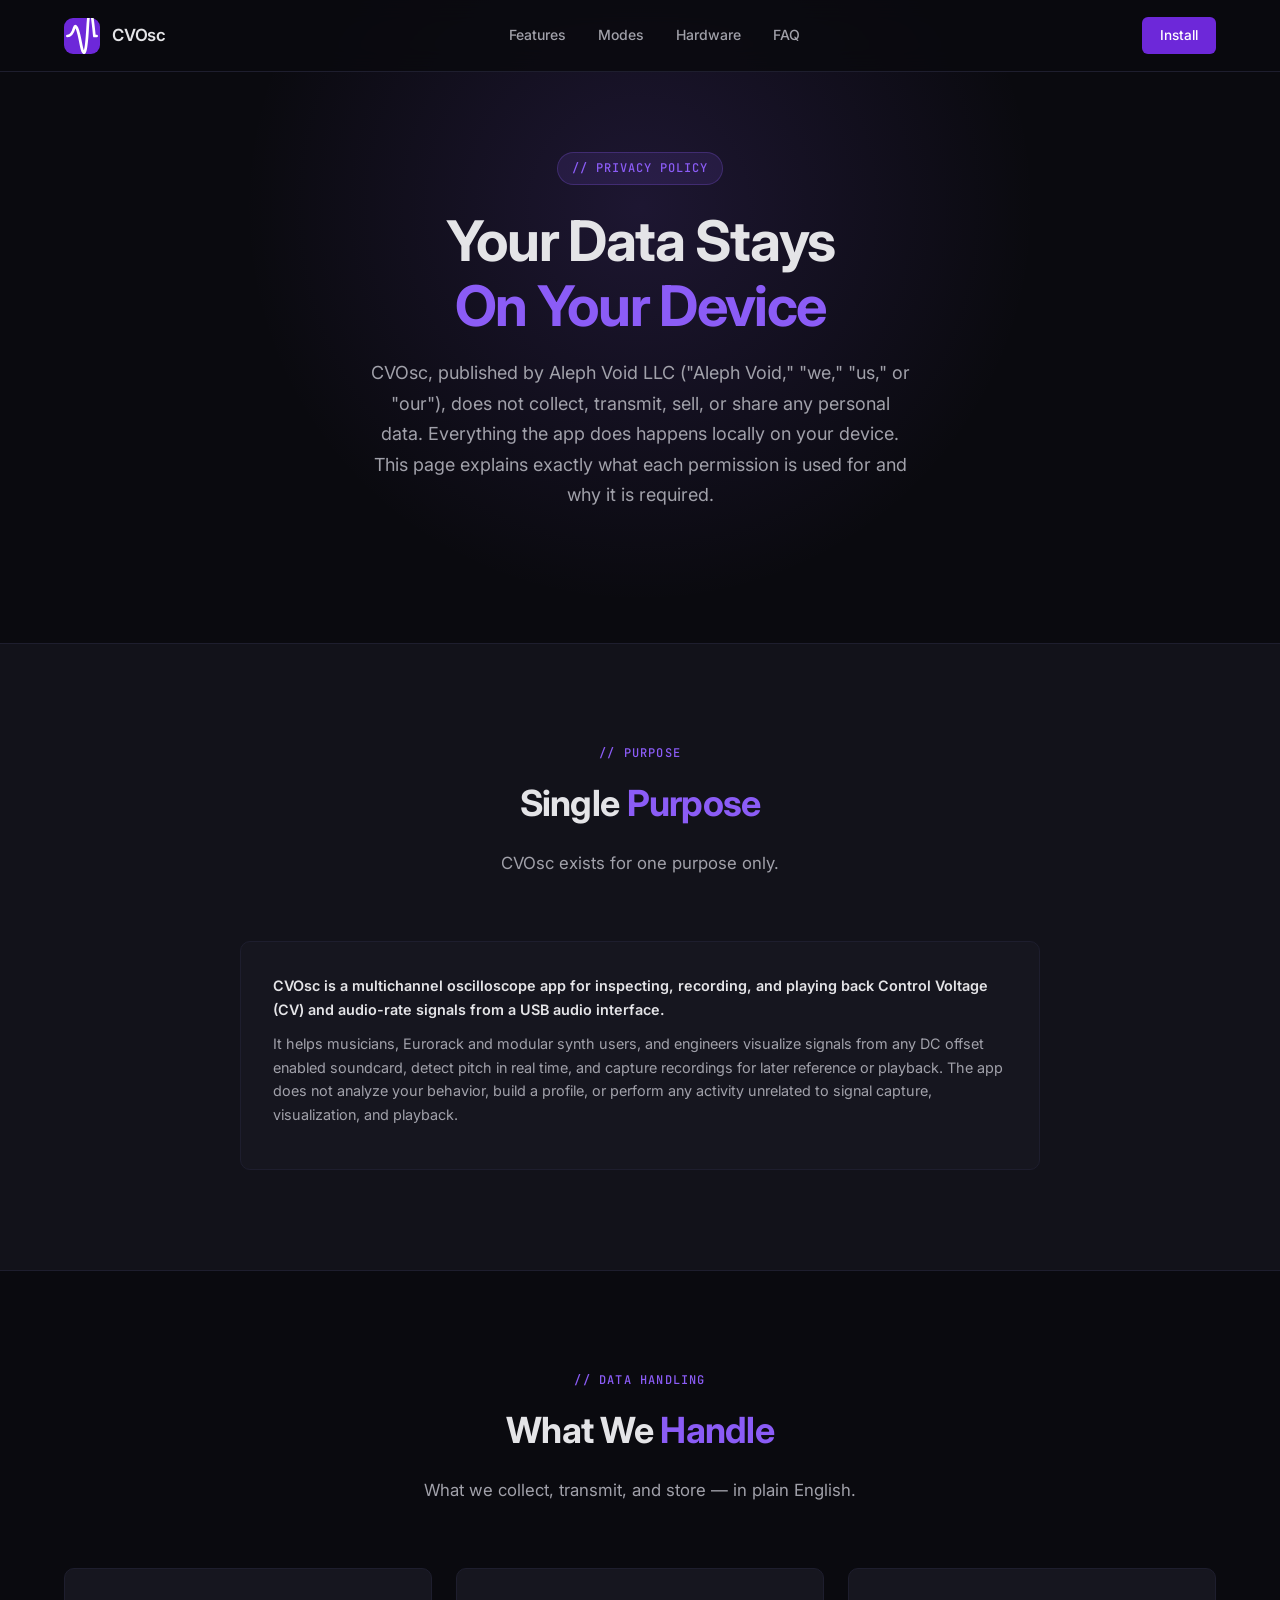
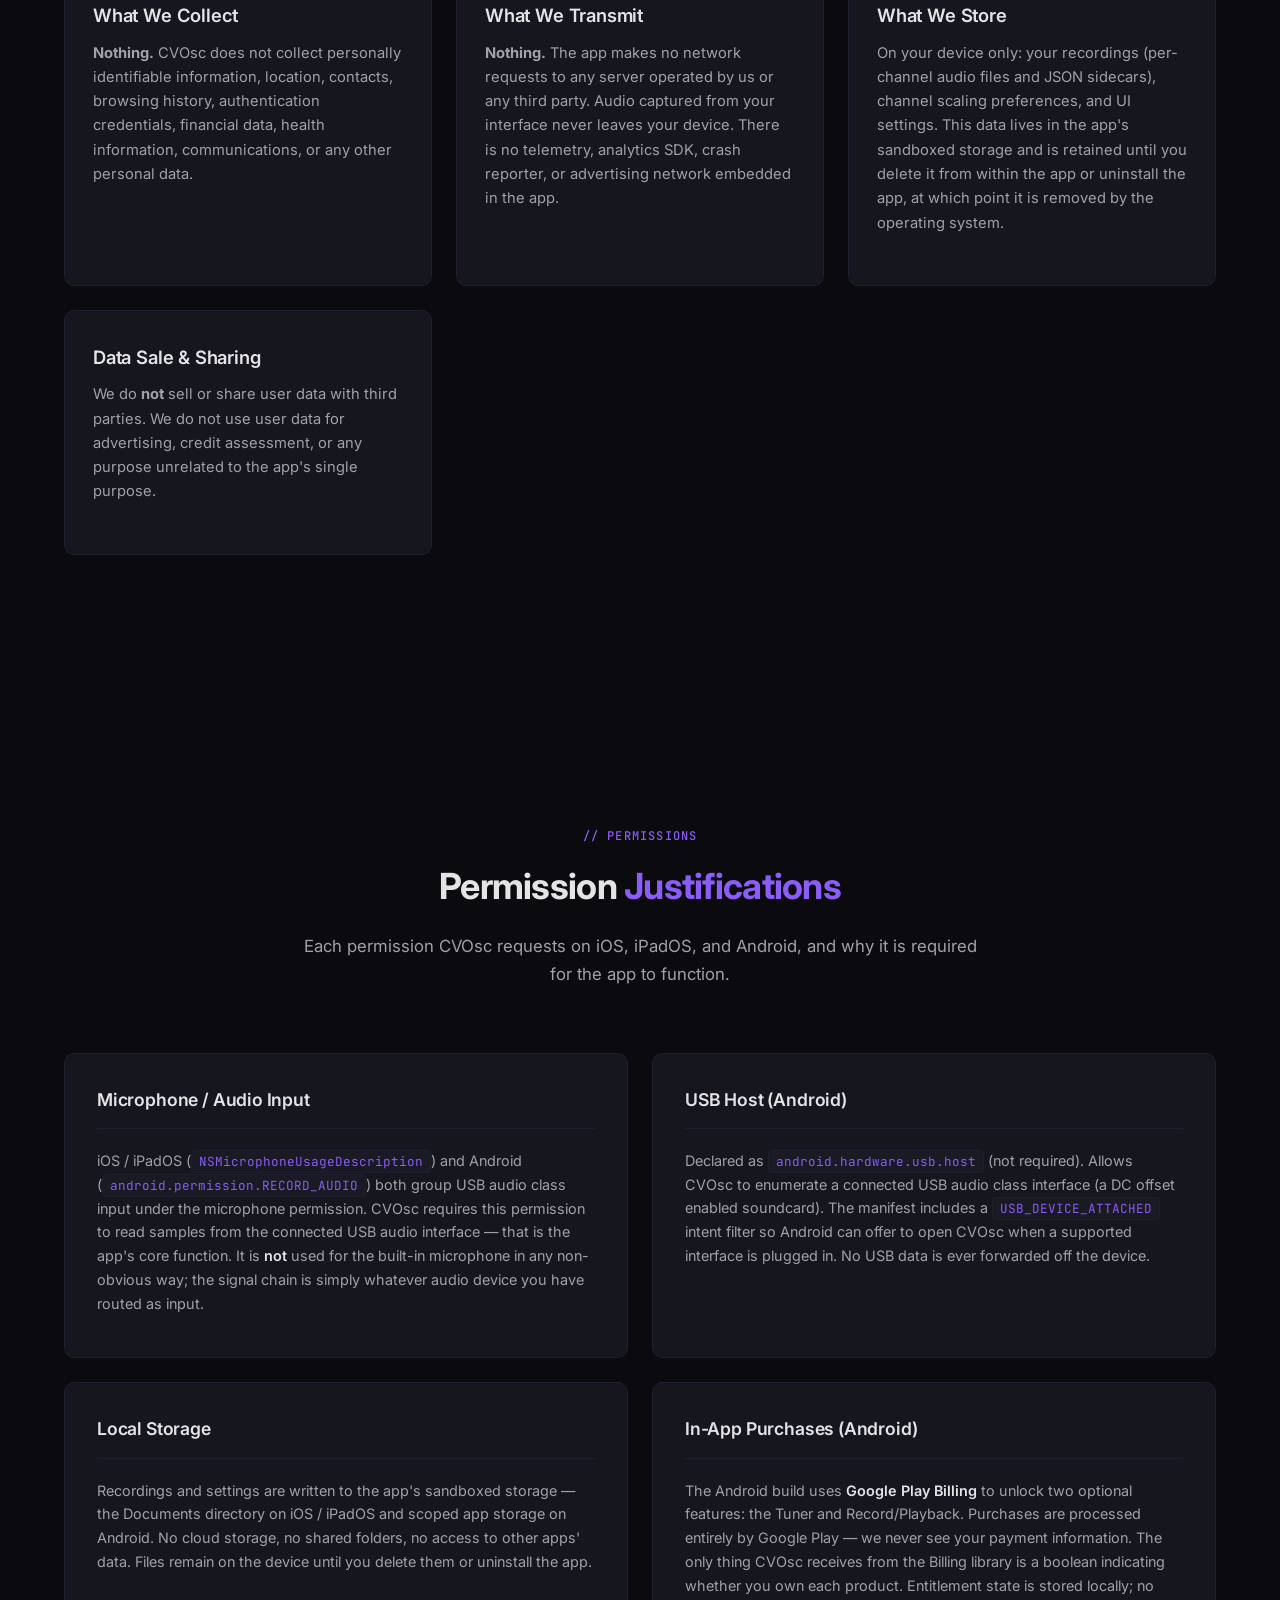
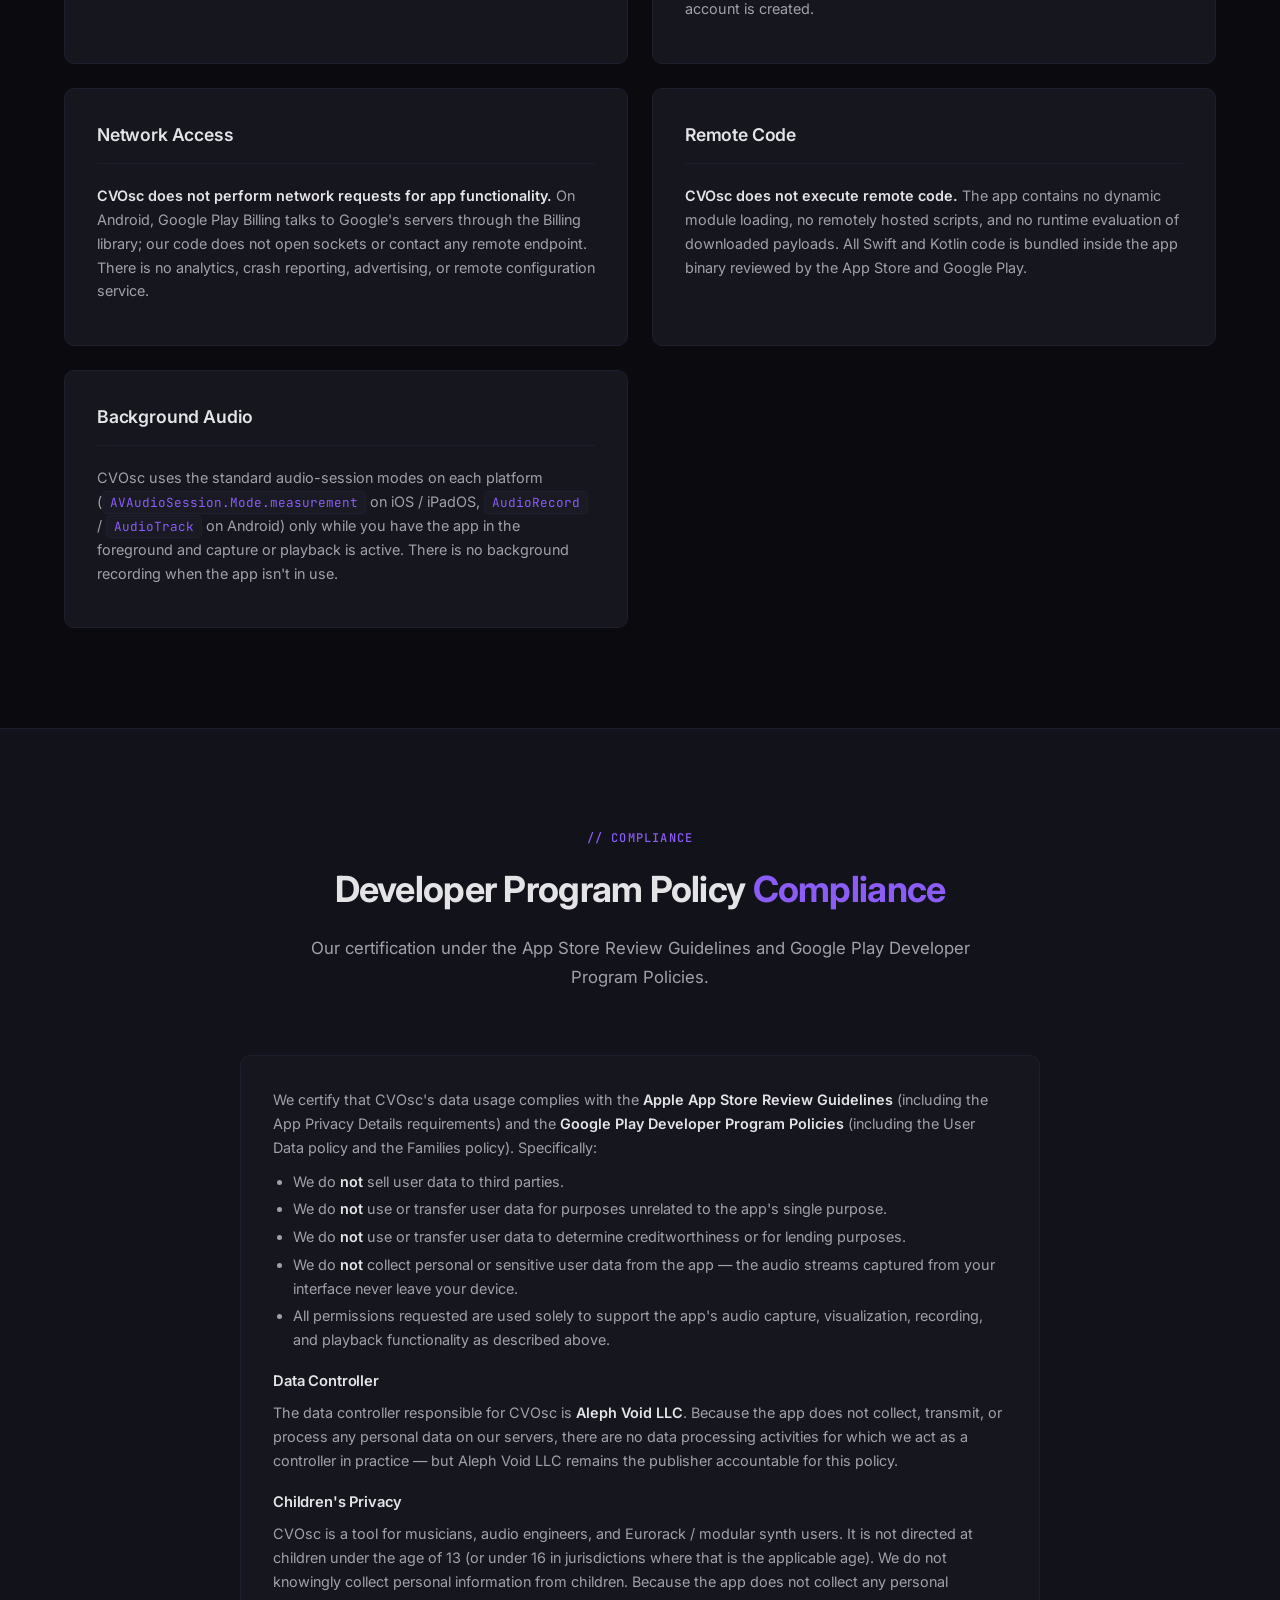
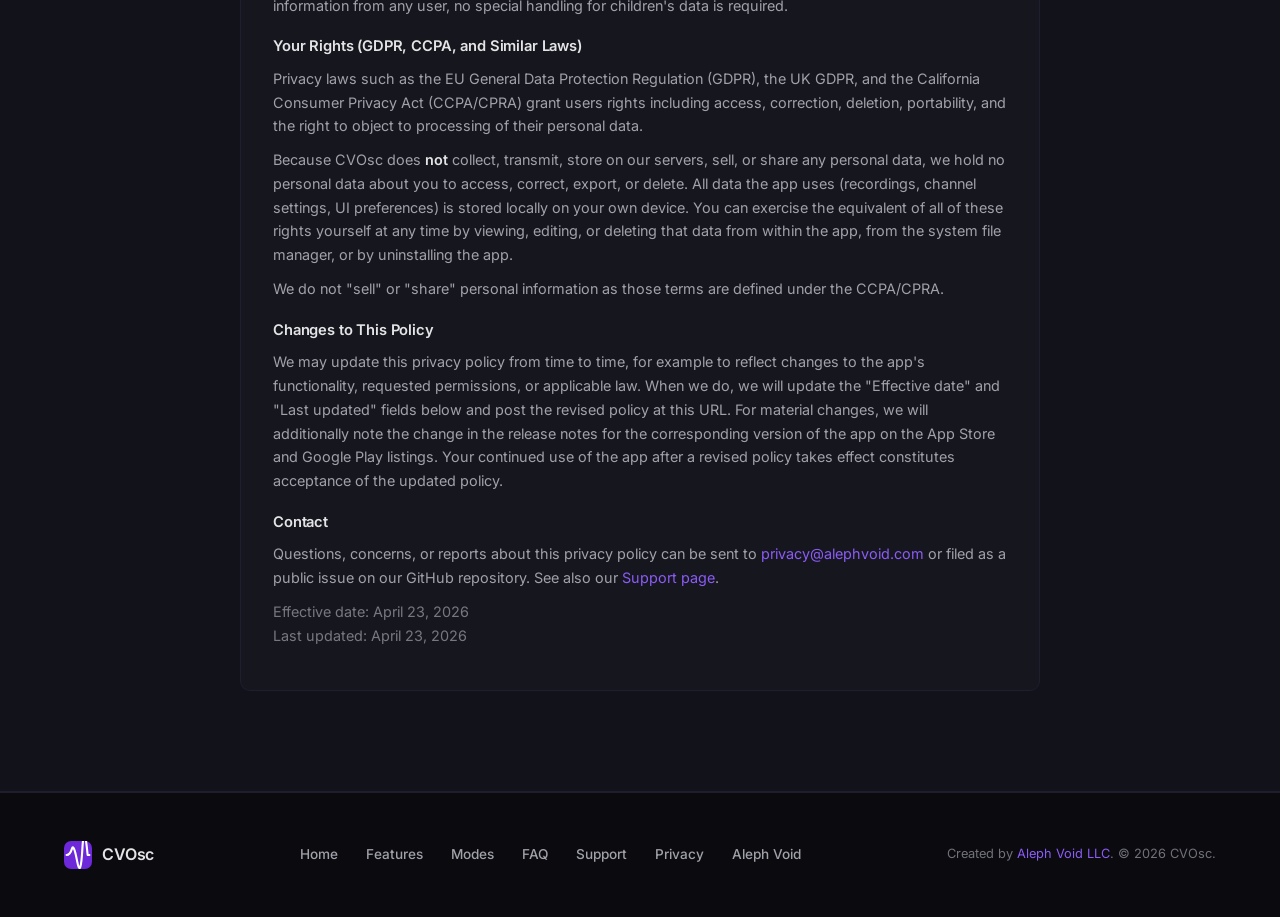
==== privacy.html @ 6d493ee5 "Initial Commit" ====
<!DOCTYPE html>
<html lang="en">
<head>
  <meta charset="UTF-8" />
  <meta name="viewport" content="width=device-width, initial-scale=1.0" />
  <title>Privacy Policy &mdash; CVOsc</title>
  <meta name="description" content="Privacy policy and permission justifications for the CVOsc multichannel oscilloscope app on iPadOS, iOS, and Android." />
  <link rel="icon" type="image/svg+xml" href="https://alephvoid.com/assets/logo.svg" />
  <link rel="preconnect" href="https://fonts.googleapis.com" />
  <link rel="preconnect" href="https://fonts.gstatic.com" crossorigin />
  <link href="https://fonts.googleapis.com/css2?family=Inter:wght@300;400;500;600;700&family=JetBrains+Mono:wght@400;500&display=swap" rel="stylesheet" />
  <link rel="stylesheet" href="styles.css" />
</head>
<body>
  <svg xmlns="http://www.w3.org/2000/svg" style="display:none" aria-hidden="true">
    <symbol id="cvosc-logo" viewBox="0 0 32 32">
      <rect width="32" height="32" rx="8" fill="var(--color-accent)" />
      <path d="M3 16 Q7 16 9 9 T15 23 T21 9 T27 16 L29 16"
            fill="none" stroke="#fff" stroke-width="2.4"
            stroke-linecap="round" stroke-linejoin="round" />
    </symbol>
  </svg>

  <!-- Navigation -->
  <nav id="nav">
    <div class="nav-inner">
      <a href="index.html" class="nav-brand">
        <svg class="nav-logo"><use href="#cvosc-logo"/></svg>
        <span>CVOsc</span>
      </a>
      <div class="nav-links">
        <a href="index.html#features">Features</a>
        <a href="index.html#how-it-works">Modes</a>
        <a href="index.html#hardware">Hardware</a>
        <a href="index.html#faq">FAQ</a>
      </div>
      <div class="nav-actions">
        <a href="index.html#install" class="btn btn-sm btn-primary">Install</a>
      </div>
      <button class="mobile-menu-btn" id="mobile-menu-btn" aria-label="Menu">
        <span></span><span></span><span></span>
      </button>
    </div>
    <div class="mobile-menu" id="mobile-menu">
      <a href="index.html#features">Features</a>
      <a href="index.html#how-it-works">Modes</a>
      <a href="index.html#hardware">Hardware</a>
      <a href="index.html#faq">FAQ</a>
      <a href="index.html#install" class="btn btn-primary">Install</a>
    </div>
  </nav>

  <!-- Hero -->
  <section class="hero">
    <div class="container">
      <div class="hero-content">
        <div class="hero-badge">// Privacy Policy</div>
        <h1>Your Data Stays<br /><span class="text-gradient">On Your Device</span></h1>
        <p class="hero-subtitle">
          CVOsc, published by Aleph Void LLC ("Aleph Void," "we," "us," or "our"), does not
          collect, transmit, sell, or share any personal data. Everything the app does
          happens locally on your device. This page explains exactly what each permission
          is used for and why it is required.
        </p>
      </div>
    </div>
  </section>

  <!-- Single purpose -->
  <section class="features">
    <div class="container">
      <div class="section-header">
        <span class="section-label">// Purpose</span>
        <h2>Single <span class="text-gradient">Purpose</span></h2>
        <p>CVOsc exists for one purpose only.</p>
      </div>
      <div class="doc-card" style="max-width: 800px; margin: 0 auto;">
        <div class="doc-content">
          <p><strong>CVOsc is a multichannel oscilloscope app for inspecting, recording, and playing back Control Voltage (CV) and audio-rate signals from a USB audio interface.</strong></p>
          <p>It helps musicians, Eurorack and modular synth users, and engineers visualize signals from any DC offset enabled soundcard, detect pitch in real time, and capture recordings for later reference or playback. The app does not analyze your behavior, build a profile, or perform any activity unrelated to signal capture, visualization, and playback.</p>
        </div>
      </div>
    </div>
  </section>

  <!-- Data handling -->
  <section class="how-it-works">
    <div class="container">
      <div class="section-header">
        <span class="section-label">// Data Handling</span>
        <h2>What We <span class="text-gradient">Handle</span></h2>
        <p>What we collect, transmit, and store &mdash; in plain English.</p>
      </div>
      <div class="modes-grid">
        <div class="mode-card">
          <h3>What We Collect</h3>
          <p class="mode-desc"><strong>Nothing.</strong> CVOsc does not collect personally identifiable information, location, contacts, browsing history, authentication credentials, financial data, health information, communications, or any other personal data.</p>
        </div>
        <div class="mode-card">
          <h3>What We Transmit</h3>
          <p class="mode-desc"><strong>Nothing.</strong> The app makes no network requests to any server operated by us or any third party. Audio captured from your interface never leaves your device. There is no telemetry, analytics SDK, crash reporter, or advertising network embedded in the app.</p>
        </div>
        <div class="mode-card">
          <h3>What We Store</h3>
          <p class="mode-desc">On your device only: your recordings (per-channel audio files and JSON sidecars), channel scaling preferences, and UI settings. This data lives in the app's sandboxed storage and is retained until you delete it from within the app or uninstall the app, at which point it is removed by the operating system.</p>
        </div>
        <div class="mode-card">
          <h3>Data Sale &amp; Sharing</h3>
          <p class="mode-desc">We do <strong>not</strong> sell or share user data with third parties. We do not use user data for advertising, credit assessment, or any purpose unrelated to the app's single purpose.</p>
        </div>
      </div>
    </div>
  </section>

  <!-- Permission justifications -->
  <section class="docs">
    <div class="container">
      <div class="section-header">
        <span class="section-label">// Permissions</span>
        <h2>Permission <span class="text-gradient">Justifications</span></h2>
        <p>Each permission CVOsc requests on iOS, iPadOS, and Android, and why it is required for the app to function.</p>
      </div>
      <div class="docs-grid">
        <div class="doc-card">
          <h3>Microphone / Audio Input</h3>
          <div class="doc-content">
            <p>iOS / iPadOS (<code>NSMicrophoneUsageDescription</code>) and Android (<code>android.permission.RECORD_AUDIO</code>) both group USB audio class input under the microphone permission. CVOsc requires this permission to read samples from the connected USB audio interface &mdash; that is the app's core function. It is <strong>not</strong> used for the built-in microphone in any non-obvious way; the signal chain is simply whatever audio device you have routed as input.</p>
          </div>
        </div>

        <div class="doc-card">
          <h3>USB Host (Android)</h3>
          <div class="doc-content">
            <p>Declared as <code>android.hardware.usb.host</code> (not required). Allows CVOsc to enumerate a connected USB audio class interface (a DC offset enabled soundcard). The manifest includes a <code>USB_DEVICE_ATTACHED</code> intent filter so Android can offer to open CVOsc when a supported interface is plugged in. No USB data is ever forwarded off the device.</p>
          </div>
        </div>

        <div class="doc-card">
          <h3>Local Storage</h3>
          <div class="doc-content">
            <p>Recordings and settings are written to the app's sandboxed storage &mdash; the Documents directory on iOS / iPadOS and scoped app storage on Android. No cloud storage, no shared folders, no access to other apps' data. Files remain on the device until you delete them or uninstall the app.</p>
          </div>
        </div>

        <div class="doc-card">
          <h3>In-App Purchases (Android)</h3>
          <div class="doc-content">
            <p>The Android build uses <strong>Google Play Billing</strong> to unlock two optional features: the Tuner and Record/Playback. Purchases are processed entirely by Google Play &mdash; we never see your payment information. The only thing CVOsc receives from the Billing library is a boolean indicating whether you own each product. Entitlement state is stored locally; no account is created.</p>
          </div>
        </div>

        <div class="doc-card">
          <h3>Network Access</h3>
          <div class="doc-content">
            <p><strong>CVOsc does not perform network requests for app functionality.</strong> On Android, Google Play Billing talks to Google's servers through the Billing library; our code does not open sockets or contact any remote endpoint. There is no analytics, crash reporting, advertising, or remote configuration service.</p>
          </div>
        </div>

        <div class="doc-card">
          <h3>Remote Code</h3>
          <div class="doc-content">
            <p><strong>CVOsc does not execute remote code.</strong> The app contains no dynamic module loading, no remotely hosted scripts, and no runtime evaluation of downloaded payloads. All Swift and Kotlin code is bundled inside the app binary reviewed by the App Store and Google Play.</p>
          </div>
        </div>

        <div class="doc-card">
          <h3>Background Audio</h3>
          <div class="doc-content">
            <p>CVOsc uses the standard audio-session modes on each platform (<code>AVAudioSession.Mode.measurement</code> on iOS / iPadOS, <code>AudioRecord</code> / <code>AudioTrack</code> on Android) only while you have the app in the foreground and capture or playback is active. There is no background recording when the app isn't in use.</p>
          </div>
        </div>
      </div>
    </div>
  </section>

  <!-- Compliance -->
  <section class="install">
    <div class="container">
      <div class="section-header">
        <span class="section-label">// Compliance</span>
        <h2>Developer Program Policy <span class="text-gradient">Compliance</span></h2>
        <p>Our certification under the App Store Review Guidelines and Google Play Developer Program Policies.</p>
      </div>
      <div class="doc-card" style="max-width: 800px; margin: 0 auto;">
        <div class="doc-content">
          <p>We certify that CVOsc's data usage complies with the <strong>Apple App Store Review Guidelines</strong> (including the App Privacy Details requirements) and the <strong>Google Play Developer Program Policies</strong> (including the User Data policy and the Families policy). Specifically:</p>
          <ul>
            <li>We do <strong>not</strong> sell user data to third parties.</li>
            <li>We do <strong>not</strong> use or transfer user data for purposes unrelated to the app's single purpose.</li>
            <li>We do <strong>not</strong> use or transfer user data to determine creditworthiness or for lending purposes.</li>
            <li>We do <strong>not</strong> collect personal or sensitive user data from the app &mdash; the audio streams captured from your interface never leave your device.</li>
            <li>All permissions requested are used solely to support the app's audio capture, visualization, recording, and playback functionality as described above.</li>
          </ul>

          <h4>Data Controller</h4>
          <p>The data controller responsible for CVOsc is <strong>Aleph Void LLC</strong>. Because the app does not collect, transmit, or process any personal data on our servers, there are no data processing activities for which we act as a controller in practice &mdash; but Aleph Void LLC remains the publisher accountable for this policy.</p>

          <h4>Children's Privacy</h4>
          <p>CVOsc is a tool for musicians, audio engineers, and Eurorack / modular synth users. It is not directed at children under the age of 13 (or under 16 in jurisdictions where that is the applicable age). We do not knowingly collect personal information from children. Because the app does not collect any personal information from any user, no special handling for children's data is required.</p>

          <h4>Your Rights (GDPR, CCPA, and Similar Laws)</h4>
          <p>Privacy laws such as the EU General Data Protection Regulation (GDPR), the UK GDPR, and the California Consumer Privacy Act (CCPA/CPRA) grant users rights including access, correction, deletion, portability, and the right to object to processing of their personal data.</p>
          <p>Because CVOsc does <strong>not</strong> collect, transmit, store on our servers, sell, or share any personal data, we hold no personal data about you to access, correct, export, or delete. All data the app uses (recordings, channel settings, UI preferences) is stored locally on your own device. You can exercise the equivalent of all of these rights yourself at any time by viewing, editing, or deleting that data from within the app, from the system file manager, or by uninstalling the app.</p>
          <p>We do not "sell" or "share" personal information as those terms are defined under the CCPA/CPRA.</p>

          <h4>Changes to This Policy</h4>
          <p>We may update this privacy policy from time to time, for example to reflect changes to the app's functionality, requested permissions, or applicable law. When we do, we will update the "Effective date" and "Last updated" fields below and post the revised policy at this URL. For material changes, we will additionally note the change in the release notes for the corresponding version of the app on the App Store and Google Play listings. Your continued use of the app after a revised policy takes effect constitutes acceptance of the updated policy.</p>

          <h4>Contact</h4>
          <p>Questions, concerns, or reports about this privacy policy can be sent to <a href="mailto:privacy@alephvoid.com">privacy@alephvoid.com</a> or filed as a public issue on our GitHub repository. See also our <a href="support.html">Support page</a>.</p>
          <p style="opacity: 0.7; font-size: 0.9em;">Effective date: April 23, 2026<br />Last updated: April 23, 2026</p>
        </div>
      </div>
    </div>
  </section>

  <!-- Footer -->
  <footer class="footer">
    <div class="container">
      <div class="footer-inner">
        <div class="footer-brand">
          <svg class="footer-logo"><use href="#cvosc-logo"/></svg>
          <span>CVOsc</span>
        </div>
        <div class="footer-links">
          <a href="index.html">Home</a>
          <a href="index.html#features">Features</a>
          <a href="index.html#how-it-works">Modes</a>
          <a href="index.html#faq">FAQ</a>
          <a href="support.html">Support</a>
          <a href="privacy.html">Privacy</a>
          <a href="https://alephvoid.com" target="_blank" rel="noopener">Aleph Void</a>
        </div>
        <p class="footer-copy">Created by <a href="https://alephvoid.com" target="_blank" rel="noopener">Aleph Void LLC</a>. &copy; 2026 CVOsc.</p>
      </div>
    </div>
  </footer>

  <script src="main.js"></script>
</body>
</html>
---- styles.css ----
/* ===== Design Tokens (Aleph Void palette, dark-only) ===== */
:root {
  --color-bg: #0a0a0f;
  --color-bg-alt: #12121a;
  --color-bg-card: #16161f;
  --color-surface: #1a1a24;
  --color-border: #1e1e2e;
  --color-border-strong: #2a2a3d;
  --color-text: #e4e4e7;
  --color-text-secondary: #a1a1aa;
  --color-text-muted: #71717a;
  --color-accent: #6d28d9;
  --color-accent-light: #8b5cf6;
  --color-accent-hover: #7c3aed;
  --color-accent-soft: rgba(139, 92, 246, 0.12);
  --color-accent-glow: rgba(139, 92, 246, 0.15);
  --color-accent-border: rgba(139, 92, 246, 0.25);
  --color-success: #4ade80;
  --color-warn: #fbbf24;
  --color-error: #f87171;
  --shadow-sm: 0 1px 2px rgba(0,0,0,.3);
  --shadow-md: 0 4px 12px rgba(0,0,0,.4);
  --shadow-lg: 0 12px 40px rgba(0,0,0,.5);
  --shadow-xl: 0 20px 60px rgba(0,0,0,.6);
  --shadow-glow: 0 0 40px rgba(139, 92, 246, 0.15);
  --radius-sm: 6px;
  --radius-md: 10px;
  --radius-lg: 16px;
  --radius-xl: 24px;
  --font-sans: 'Inter', -apple-system, BlinkMacSystemFont, 'Segoe UI', sans-serif;
  --font-mono: 'JetBrains Mono', 'Fira Code', monospace;
  --nav-height: 72px;
}

/* ===== Reset & Base ===== */
*, *::before, *::after {
  box-sizing: border-box;
  margin: 0;
  padding: 0;
}

html {
  scroll-behavior: smooth;
  scroll-padding-top: calc(var(--nav-height) + 24px);
}

body {
  font-family: var(--font-sans);
  background: var(--color-bg);
  color: var(--color-text);
  line-height: 1.6;
  -webkit-font-smoothing: antialiased;
  -moz-osx-font-smoothing: grayscale;
  overflow-x: hidden;
}

.container {
  max-width: 1200px;
  margin: 0 auto;
  padding: 0 24px;
}

a {
  color: var(--color-accent-light);
  text-decoration: none;
  transition: color .15s;
}
a:hover { color: #a78bfa; }

code {
  font-family: var(--font-mono);
  font-size: .88em;
  background: var(--color-surface);
  border: 1px solid var(--color-border);
  color: var(--color-accent-light);
  padding: 2px 7px;
  border-radius: 4px;
}

/* ===== Buttons ===== */
.btn {
  display: inline-flex;
  align-items: center;
  gap: 8px;
  padding: 12px 24px;
  border-radius: var(--radius-sm);
  font-weight: 500;
  font-size: .95rem;
  cursor: pointer;
  transition: all .2s;
  border: none;
  text-decoration: none;
}
.btn-primary {
  background: var(--color-accent);
  color: #fff;
}
.btn-primary:hover {
  background: var(--color-accent-light);
  color: #fff;
  transform: translateY(-1px);
}
.btn-outline {
  background: transparent;
  color: var(--color-text);
  border: 1px solid var(--color-border-strong);
}
.btn-outline:hover {
  border-color: var(--color-accent);
  color: var(--color-accent-light);
}
.btn-lg {
  padding: 14px 32px;
  font-size: 1rem;
  border-radius: var(--radius-md);
}
.btn-sm {
  padding: 8px 18px;
  font-size: .85rem;
}
.btn-icon {
  width: 18px;
  height: 18px;
}

/* ===== Navigation ===== */
#nav {
  position: fixed;
  top: 0;
  left: 0;
  right: 0;
  height: var(--nav-height);
  background: rgba(10, 10, 15, 0.85);
  backdrop-filter: blur(12px);
  -webkit-backdrop-filter: blur(12px);
  border-bottom: 1px solid var(--color-border);
  z-index: 100;
  transition: background .2s;
}
.nav-inner {
  max-width: 1200px;
  margin: 0 auto;
  padding: 0 24px;
  height: 100%;
  display: flex;
  align-items: center;
  justify-content: space-between;
}
.nav-brand {
  display: flex;
  align-items: center;
  gap: 12px;
  font-weight: 600;
  font-size: 1.05rem;
  letter-spacing: -0.01em;
  color: var(--color-text);
}
.nav-brand:hover { color: var(--color-text); }
.nav-logo {
  width: 36px;
  height: 36px;
}
.nav-links {
  display: flex;
  gap: 32px;
}
.nav-links a {
  color: var(--color-text-secondary);
  font-size: .875rem;
  font-weight: 500;
  transition: color .15s;
}
.nav-links a:hover {
  color: var(--color-text);
}
.nav-actions {
  display: flex;
  align-items: center;
  gap: 12px;
}

.mobile-menu-btn {
  display: none;
  flex-direction: column;
  gap: 5px;
  border: none;
  background: none;
  cursor: pointer;
  padding: 4px;
}
.mobile-menu-btn span {
  display: block;
  width: 22px;
  height: 2px;
  background: var(--color-text);
  border-radius: 2px;
  transition: all .2s;
}
.mobile-menu {
  display: none;
  flex-direction: column;
  gap: 4px;
  padding: 12px 24px 20px;
  background: var(--color-bg);
  border-bottom: 1px solid var(--color-border);
}
.mobile-menu a {
  color: var(--color-text-secondary);
  font-size: .95rem;
  font-weight: 500;
  padding: 10px 0;
}
.mobile-menu.open { display: flex; }

/* ===== Hero ===== */
.hero {
  padding: calc(var(--nav-height) + 80px) 0 100px;
  position: relative;
  overflow: hidden;
}
.hero::before {
  content: '';
  position: absolute;
  top: -30%;
  left: 50%;
  transform: translateX(-50%);
  width: 800px;
  height: 800px;
  background: radial-gradient(circle, var(--color-accent-glow) 0%, transparent 70%);
  pointer-events: none;
  z-index: 0;
}
.hero .container {
  display: grid;
  grid-template-columns: 1fr 1fr;
  gap: 64px;
  align-items: center;
  position: relative;
  z-index: 1;
}
.hero-badge {
  display: inline-flex;
  align-items: center;
  padding: 6px 14px;
  background: var(--color-accent-soft);
  color: var(--color-accent-light);
  font-family: var(--font-mono);
  font-size: .75rem;
  font-weight: 500;
  text-transform: uppercase;
  letter-spacing: .08em;
  border: 1px solid var(--color-accent-border);
  border-radius: 100px;
  margin-bottom: 24px;
}
.hero h1 {
  font-size: clamp(2.25rem, 5vw, 3.5rem);
  font-weight: 700;
  line-height: 1.15;
  letter-spacing: -.03em;
  margin-bottom: 20px;
}
.text-gradient {
  color: var(--color-accent-light);
}
.hero-subtitle {
  font-size: 1.125rem;
  color: var(--color-text-secondary);
  max-width: 540px;
  margin-bottom: 32px;
  line-height: 1.7;
}
.hero-actions {
  display: flex;
  gap: 14px;
  margin-bottom: 40px;
  flex-wrap: wrap;
}
.hero-platforms {
  display: flex;
  align-items: center;
  gap: 20px;
  flex-wrap: wrap;
}
.hero-platforms-label {
  font-family: var(--font-mono);
  font-size: .75rem;
  color: var(--color-text-muted);
  text-transform: uppercase;
  letter-spacing: .08em;
  font-weight: 500;
}
.platform-icons {
  display: flex;
  gap: 16px;
  flex-wrap: wrap;
}
.platform-icon {
  display: flex;
  align-items: center;
  gap: 6px;
  color: var(--color-text-secondary);
  font-size: .85rem;
  font-weight: 500;
}
.platform-icon svg {
  width: 18px;
  height: 18px;
}

/* ===== Scope Mockup ===== */
.hero-visual {
  display: flex;
  justify-content: center;
}
.scope-mockup {
  width: 100%;
  max-width: 460px;
  background: var(--color-bg-card);
  border: 1px solid var(--color-border);
  border-radius: var(--radius-lg);
  box-shadow: var(--shadow-xl), var(--shadow-glow);
  overflow: hidden;
}
.scope-header {
  display: flex;
  align-items: center;
  gap: 12px;
  padding: 12px 16px;
  background: var(--color-surface);
  border-bottom: 1px solid var(--color-border);
}
.scope-dots {
  display: flex;
  gap: 6px;
}
.scope-dots span {
  width: 10px;
  height: 10px;
  border-radius: 50%;
}
.scope-dots span:nth-child(1) { background: var(--color-error); }
.scope-dots span:nth-child(2) { background: var(--color-warn); }
.scope-dots span:nth-child(3) { background: var(--color-success); }
.scope-title {
  font-weight: 600;
  font-size: .82rem;
  color: var(--color-text-secondary);
}
.scope-body {
  display: flex;
  min-height: 260px;
}
.scope-grid {
  flex: 1;
  display: grid;
  grid-template-columns: 1fr 1fr;
  grid-template-rows: 1fr 1fr;
  gap: 6px;
  padding: 10px;
  background: var(--color-bg);
}
.scope-pane {
  position: relative;
  background: #000;
  border: 1px solid var(--color-border);
  border-radius: var(--radius-sm);
  overflow: hidden;
}
.scope-pane.selected {
  border-color: var(--color-accent-light);
}
.scope-pane-label {
  position: absolute;
  top: 5px;
  left: 7px;
  font-family: var(--font-mono);
  font-size: .62rem;
  color: var(--color-text-secondary);
  display: flex;
  align-items: center;
  gap: 5px;
  z-index: 2;
}
.scope-pane-dot {
  width: 6px;
  height: 6px;
  border-radius: 50%;
}
.scope-pane-badge {
  position: absolute;
  top: 5px;
  right: 7px;
  font-family: var(--font-mono);
  font-size: .55rem;
  color: var(--color-text-muted);
  text-transform: uppercase;
  letter-spacing: .06em;
  z-index: 2;
}
.scope-pane svg.graticule {
  position: absolute;
  inset: 0;
  width: 100%;
  height: 100%;
  opacity: .35;
  z-index: 0;
}
.scope-pane svg.waveform {
  position: absolute;
  inset: 0;
  width: 100%;
  height: 100%;
  z-index: 1;
}
.scope-tuning {
  position: absolute;
  bottom: 5px;
  right: 7px;
  font-family: var(--font-mono);
  font-size: .6rem;
  color: var(--color-accent-light);
  z-index: 2;
}
.scope-controls {
  width: 96px;
  background: var(--color-bg-alt);
  border-left: 1px solid var(--color-border);
  padding: 10px 10px;
  display: flex;
  flex-direction: column;
  gap: 8px;
}
.scope-pill {
  text-align: center;
  padding: 6px 4px;
  border: 1px solid var(--color-border);
  background: var(--color-bg-card);
  border-radius: var(--radius-sm);
  color: var(--color-text-muted);
  font-family: var(--font-mono);
  font-size: .62rem;
}
.scope-btn {
  padding: 7px 4px;
  text-align: center;
  font-size: .7rem;
  font-weight: 500;
  border-radius: var(--radius-sm);
  color: var(--color-text-secondary);
  border: 1px solid var(--color-border);
  background: var(--color-bg-card);
  cursor: default;
}
.scope-btn.primary {
  background: var(--color-accent);
  color: #fff;
  border-color: var(--color-accent);
}
.scope-btn.danger-soft {
  color: var(--color-error);
  border-color: rgba(248, 113, 113, 0.25);
}

/* ===== Section Headers ===== */
.section-header {
  text-align: center;
  max-width: 680px;
  margin: 0 auto 64px;
}
.section-label {
  display: block;
  font-family: var(--font-mono);
  font-size: .75rem;
  font-weight: 500;
  text-transform: uppercase;
  letter-spacing: .1em;
  color: var(--color-accent-light);
  margin-bottom: 12px;
}
.section-header h2 {
  font-size: clamp(1.75rem, 3vw, 2.25rem);
  font-weight: 700;
  letter-spacing: -.02em;
  margin-bottom: 16px;
}
.section-header p {
  font-size: 1.05rem;
  color: var(--color-text-secondary);
  line-height: 1.7;
}

/* ===== Features ===== */
.features {
  padding: 100px 0;
  background: var(--color-bg-alt);
  border-top: 1px solid var(--color-border);
  border-bottom: 1px solid var(--color-border);
}
.feature-grid {
  display: grid;
  grid-template-columns: repeat(3, 1fr);
  gap: 24px;
}
.feature-card {
  background: var(--color-bg-card);
  border: 1px solid var(--color-border);
  border-radius: var(--radius-md);
  padding: 32px 28px;
  transition: border-color .2s, transform .2s;
}
.feature-card:hover {
  border-color: var(--color-accent);
  transform: translateY(-2px);
}
.feature-icon {
  width: 44px;
  height: 44px;
  display: flex;
  align-items: center;
  justify-content: center;
  background: var(--color-accent-soft);
  border: 1px solid var(--color-accent-border);
  border-radius: var(--radius-sm);
  margin-bottom: 20px;
}
.feature-icon svg {
  width: 22px;
  height: 22px;
  color: var(--color-accent-light);
}
.feature-card h3 {
  font-size: 1.05rem;
  font-weight: 600;
  letter-spacing: -.01em;
  margin-bottom: 10px;
}
.feature-card p {
  font-size: .9rem;
  color: var(--color-text-secondary);
  line-height: 1.65;
}

/* ===== How It Works ===== */
.how-it-works {
  padding: 100px 0;
}
.modes-grid {
  display: grid;
  grid-template-columns: repeat(3, 1fr);
  gap: 24px;
  margin-bottom: 72px;
}
.mode-card {
  background: var(--color-bg-card);
  border: 1px solid var(--color-border);
  border-radius: var(--radius-md);
  padding: 32px 28px;
  position: relative;
  transition: border-color .2s;
}
.mode-card:hover {
  border-color: var(--color-accent);
}
.mode-number {
  width: 36px;
  height: 36px;
  display: flex;
  align-items: center;
  justify-content: center;
  background: var(--color-accent-soft);
  border: 1px solid var(--color-accent-border);
  color: var(--color-accent-light);
  font-family: var(--font-mono);
  font-weight: 500;
  font-size: .95rem;
  border-radius: var(--radius-sm);
  margin-bottom: 18px;
}
.mode-card h3 {
  font-size: 1.15rem;
  font-weight: 600;
  letter-spacing: -.01em;
  margin-bottom: 10px;
}
.mode-desc {
  color: var(--color-text-secondary);
  font-size: .92rem;
  line-height: 1.65;
  margin-bottom: 18px;
}
.mode-details {
  list-style: none;
  display: flex;
  flex-direction: column;
  gap: 10px;
}
.mode-details li {
  display: flex;
  align-items: center;
  gap: 10px;
  font-size: .88rem;
  color: var(--color-text-secondary);
}
.mode-details li svg {
  width: 18px;
  height: 18px;
  flex-shrink: 0;
}
.workflow-title {
  text-align: center;
  font-size: 1.2rem;
  font-weight: 600;
  letter-spacing: -.01em;
  margin-bottom: 40px;
}
.steps {
  display: flex;
  align-items: flex-start;
  justify-content: center;
  gap: 12px;
  flex-wrap: wrap;
}
.step {
  display: flex;
  flex-direction: column;
  align-items: center;
  text-align: center;
  max-width: 190px;
}
.step-num {
  width: 44px;
  height: 44px;
  display: flex;
  align-items: center;
  justify-content: center;
  background: var(--color-accent-soft);
  border: 1px solid var(--color-accent-border);
  color: var(--color-accent-light);
  font-family: var(--font-mono);
  font-weight: 500;
  font-size: 1rem;
  border-radius: 50%;
  margin-bottom: 14px;
}
.step-content h4 {
  font-size: .95rem;
  font-weight: 600;
  letter-spacing: -.01em;
  margin-bottom: 6px;
}
.step-content p {
  font-size: .85rem;
  color: var(--color-text-secondary);
  line-height: 1.55;
}
.step-arrow {
  padding-top: 12px;
  color: var(--color-text-muted);
}
.step-arrow svg {
  width: 20px;
  height: 20px;
}

/* ===== Hardware ===== */
.hardware {
  padding: 100px 0;
  background: var(--color-bg-alt);
  border-top: 1px solid var(--color-border);
  border-bottom: 1px solid var(--color-border);
}
.hardware-grid {
  display: grid;
  grid-template-columns: repeat(auto-fit, minmax(220px, 1fr));
  gap: 16px;
  max-width: 960px;
  margin: 0 auto;
}
.hardware-item {
  padding: 18px 20px;
  background: var(--color-bg-card);
  border: 1px solid var(--color-border);
  border-radius: var(--radius-sm);
  transition: border-color .2s;
}
.hardware-item:hover {
  border-color: var(--color-accent);
}
.hardware-item .name {
  font-weight: 600;
  font-size: .95rem;
  color: var(--color-text);
  margin-bottom: 2px;
}
.hardware-item .label {
  font-family: var(--font-mono);
  font-size: .7rem;
  text-transform: uppercase;
  letter-spacing: .08em;
  color: var(--color-text-muted);
}

/* ===== Docs (shared with privacy/support) ===== */
.docs {
  padding: 100px 0;
}
.docs-grid {
  display: grid;
  grid-template-columns: 1fr 1fr;
  gap: 24px;
}
.doc-card {
  background: var(--color-bg-card);
  border: 1px solid var(--color-border);
  border-radius: var(--radius-md);
  padding: 32px;
  transition: border-color .2s;
}
.doc-card:hover {
  border-color: var(--color-border-strong);
}
.doc-card h3 {
  font-size: 1.1rem;
  font-weight: 600;
  letter-spacing: -.01em;
  margin-bottom: 20px;
  padding-bottom: 14px;
  border-bottom: 1px solid var(--color-border);
}
.doc-content h4 {
  font-size: .92rem;
  font-weight: 600;
  letter-spacing: -.01em;
  color: var(--color-text);
  margin: 18px 0 8px;
}
.doc-content h4:first-child {
  margin-top: 0;
}
.doc-content p {
  font-size: .9rem;
  color: var(--color-text-secondary);
  line-height: 1.65;
  margin-bottom: 10px;
}
.doc-content ul, .doc-content ol {
  padding-left: 20px;
  margin-bottom: 12px;
}
.doc-content li {
  font-size: .9rem;
  color: var(--color-text-secondary);
  line-height: 1.65;
  margin-bottom: 4px;
}
.doc-content strong {
  color: var(--color-text);
  font-weight: 600;
}

/* ===== Install ===== */
.install {
  padding: 100px 0;
  background: var(--color-bg-alt);
  border-top: 1px solid var(--color-border);
  border-bottom: 1px solid var(--color-border);
}
.install-grid {
  display: grid;
  grid-template-columns: 1fr 1fr;
  gap: 24px;
  max-width: 640px;
  margin: 0 auto;
}
.install-card {
  display: flex;
  flex-direction: column;
  align-items: center;
  text-align: center;
  padding: 44px 32px;
  background: var(--color-bg-card);
  border: 1px solid var(--color-border);
  border-radius: var(--radius-md);
  transition: border-color .2s, transform .2s;
  color: var(--color-text);
}
.install-card:hover {
  border-color: var(--color-accent);
  transform: translateY(-2px);
  color: var(--color-text);
}
.install-platform-icon {
  width: 54px;
  height: 54px;
  margin-bottom: 18px;
  color: var(--color-accent-light);
}
.install-card h3 {
  font-size: 1.15rem;
  font-weight: 600;
  letter-spacing: -.01em;
  margin-bottom: 4px;
}
.install-card p {
  font-size: .85rem;
  color: var(--color-text-muted);
  margin-bottom: 20px;
}
.install-btn {
  padding: 10px 24px;
  background: var(--color-accent);
  color: #fff;
  font-weight: 500;
  font-size: .9rem;
  border-radius: var(--radius-sm);
  transition: background .2s;
}
.install-card:hover .install-btn {
  background: var(--color-accent-light);
}

/* ===== FAQ ===== */
.faq {
  padding: 100px 0;
}
.faq-list {
  max-width: 760px;
  margin: 0 auto;
  display: flex;
  flex-direction: column;
  gap: 8px;
}
.faq-item {
  background: var(--color-bg-card);
  border: 1px solid var(--color-border);
  border-radius: var(--radius-sm);
  overflow: hidden;
  transition: border-color .2s;
}
.faq-item:hover {
  border-color: var(--color-border-strong);
}
.faq-item[open] {
  border-color: var(--color-accent-border);
}
.faq-item summary {
  padding: 20px 24px;
  font-weight: 500;
  font-size: .98rem;
  cursor: pointer;
  list-style: none;
  display: flex;
  align-items: center;
  justify-content: space-between;
  transition: color .15s;
}
.faq-item summary::-webkit-details-marker { display: none; }
.faq-item summary::after {
  content: '+';
  font-size: 1.3rem;
  font-weight: 300;
  color: var(--color-text-muted);
  transition: transform .2s;
  flex-shrink: 0;
  margin-left: 16px;
}
.faq-item[open] summary::after {
  content: '\2212';
  color: var(--color-accent-light);
}
.faq-item summary:hover {
  color: var(--color-accent-light);
}
.faq-item p {
  padding: 0 24px 20px;
  font-size: .9rem;
  color: var(--color-text-secondary);
  line-height: 1.7;
}

/* ===== Footer ===== */
.footer {
  padding: 48px 0;
  border-top: 1px solid var(--color-border);
}
.footer-inner {
  display: flex;
  align-items: center;
  justify-content: space-between;
  flex-wrap: wrap;
  gap: 20px;
}
.footer-brand {
  display: flex;
  align-items: center;
  gap: 10px;
  font-weight: 600;
  font-size: 1rem;
  letter-spacing: -0.01em;
}
.footer-logo {
  width: 28px;
  height: 28px;
}
.footer-links {
  display: flex;
  flex-wrap: wrap;
  gap: 16px 28px;
}
.footer-links a {
  color: var(--color-text-secondary);
  font-size: .85rem;
  font-weight: 500;
}
.footer-links a:hover {
  color: var(--color-text);
}
.footer-copy {
  font-size: .8rem;
  color: var(--color-text-muted);
}

/* ===== Hero: pages without a visual mockup ===== */
.hero .container > .hero-content:only-child {
  grid-column: 1 / -1;
  max-width: 760px;
  margin: 0 auto;
  text-align: center;
}
.hero .container > .hero-content:only-child .hero-subtitle {
  margin-left: auto;
  margin-right: auto;
}
.hero .container > .hero-content:only-child .hero-actions {
  justify-content: center;
}
.hero .container > .hero-content:only-child .hero-platforms {
  justify-content: center;
}

/* ===== Responsive ===== */

/* --- Tablet: ≤ 1024px --- */
@media (max-width: 1024px) {
  .hero .container {
    grid-template-columns: 1fr;
    gap: 48px;
  }
  .hero-content { text-align: center; }
  .hero-subtitle { margin: 0 auto 32px; }
  .hero-actions { justify-content: center; }
  .hero-platforms { justify-content: center; }

  .features,
  .how-it-works,
  .hardware,
  .docs,
  .install,
  .faq { padding: 80px 0; }

  .feature-grid { grid-template-columns: repeat(2, 1fr); }
  .modes-grid { grid-template-columns: 1fr; }
  .docs-grid { grid-template-columns: 1fr; }

  .section-header { margin-bottom: 48px; }
}

/* --- Mobile: ≤ 768px --- */
@media (max-width: 768px) {
  .nav-links { display: none; }
  .nav-actions .btn { display: none; }
  .mobile-menu-btn { display: flex; }

  .hero { padding: calc(var(--nav-height) + 48px) 0 64px; }
  .hero h1 { font-size: 2rem; }

  .features,
  .how-it-works,
  .hardware,
  .docs,
  .install,
  .faq { padding: 64px 0; }

  .section-header { margin-bottom: 36px; }
  .section-header p { font-size: 1rem; }

  .feature-grid { grid-template-columns: 1fr; }
  .steps { flex-direction: column; align-items: center; }
  .step-arrow { transform: rotate(90deg); padding: 0; }
  .install-grid { grid-template-columns: 1fr; max-width: 340px; }
  .scope-mockup { max-width: 360px; }

  .footer-inner {
    flex-direction: column;
    text-align: center;
  }
  .footer-links { justify-content: center; }
}

/* --- Small phone: ≤ 480px --- */
@media (max-width: 480px) {
  .container { padding: 0 16px; }

  .hero { padding: calc(var(--nav-height) + 32px) 0 48px; }
  .hero h1 { font-size: 1.75rem; }
  .hero-visual { display: none; }
  .hero-actions {
    flex-direction: column;
    align-items: stretch;
  }
  .hero-actions .btn {
    justify-content: center;
    text-align: center;
  }

  .features,
  .how-it-works,
  .hardware,
  .docs,
  .install,
  .faq { padding: 48px 0; }

  .section-header h2 { font-size: 1.55rem; }
  .section-header { margin-bottom: 28px; }

  .feature-card { padding: 24px 20px; }
  .mode-card { padding: 26px 22px; }
  .doc-card { padding: 24px 20px; }

  .faq-item summary { padding: 16px 18px; font-size: .92rem; }
  .faq-item p { padding: 0 18px 16px; }

  .footer { padding: 36px 0; }
  .footer-links { gap: 12px 20px; }
  .footer-copy { font-size: .78rem; }
}
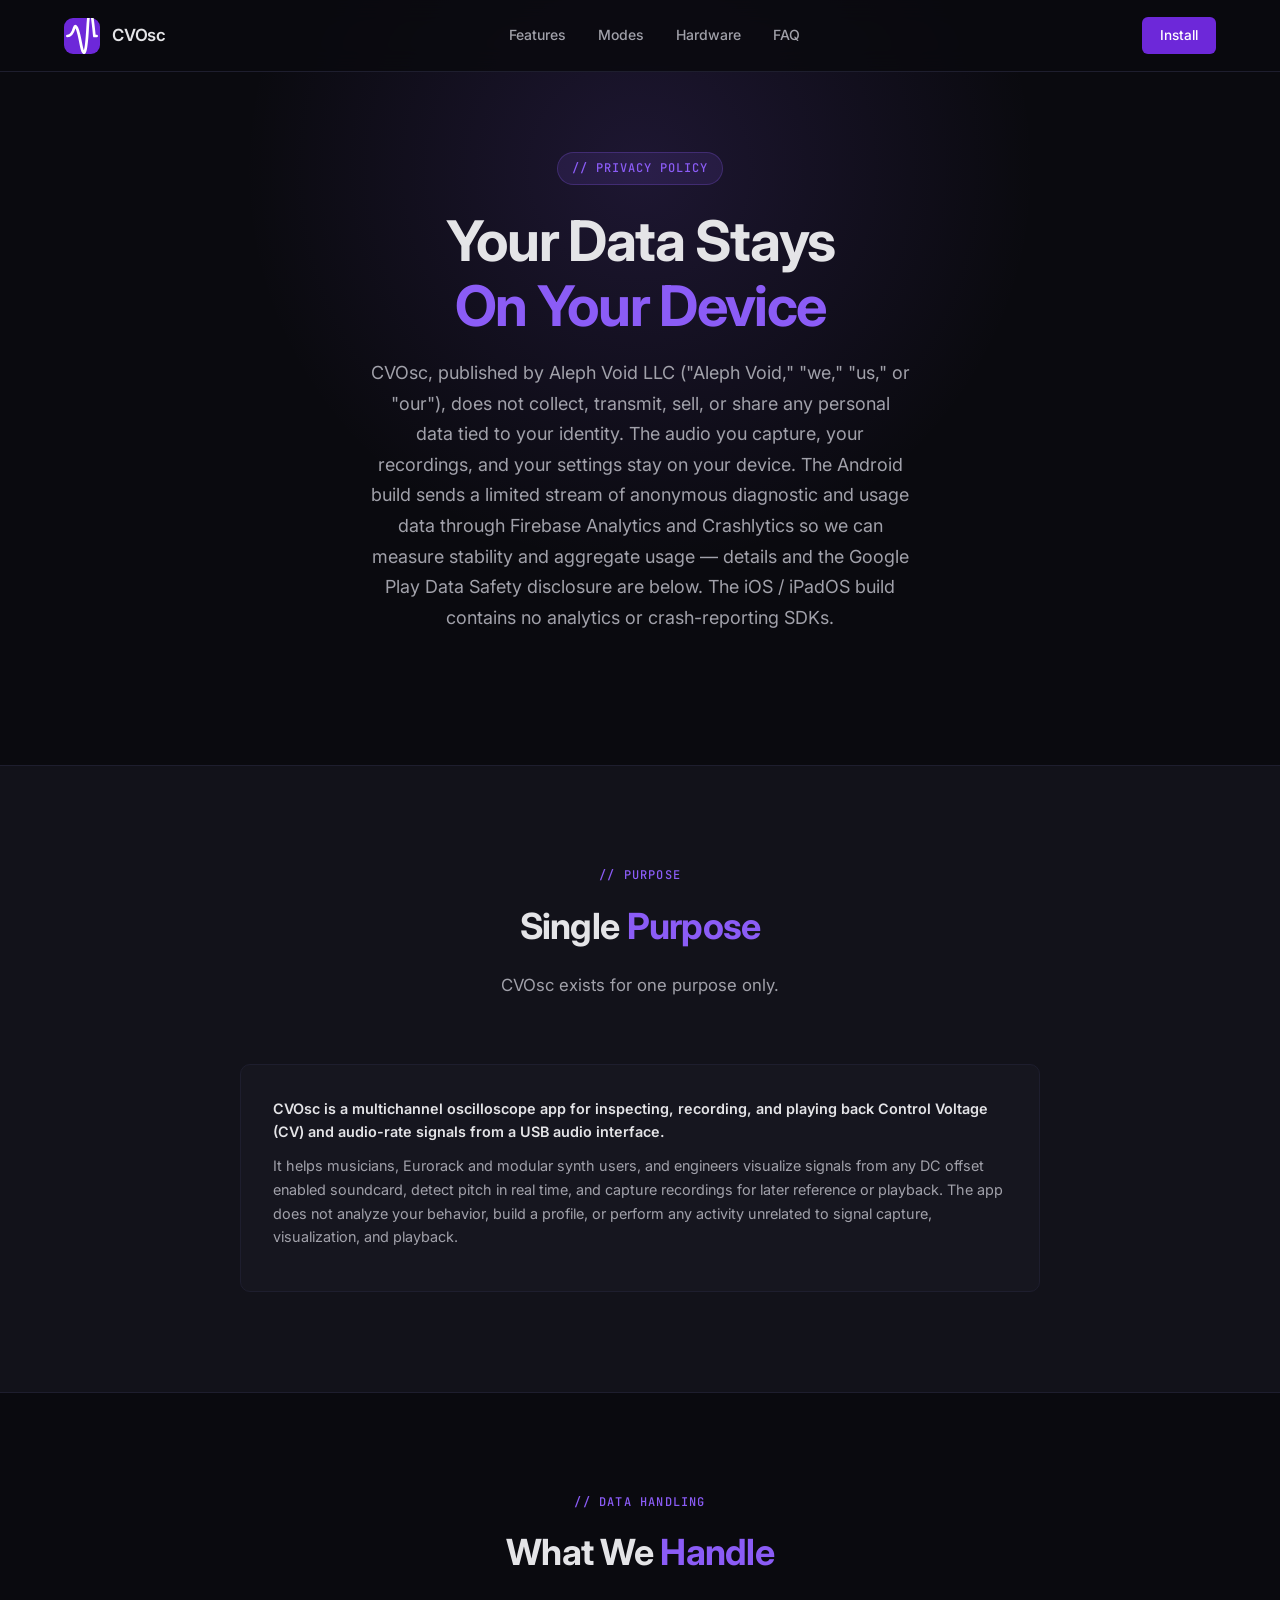
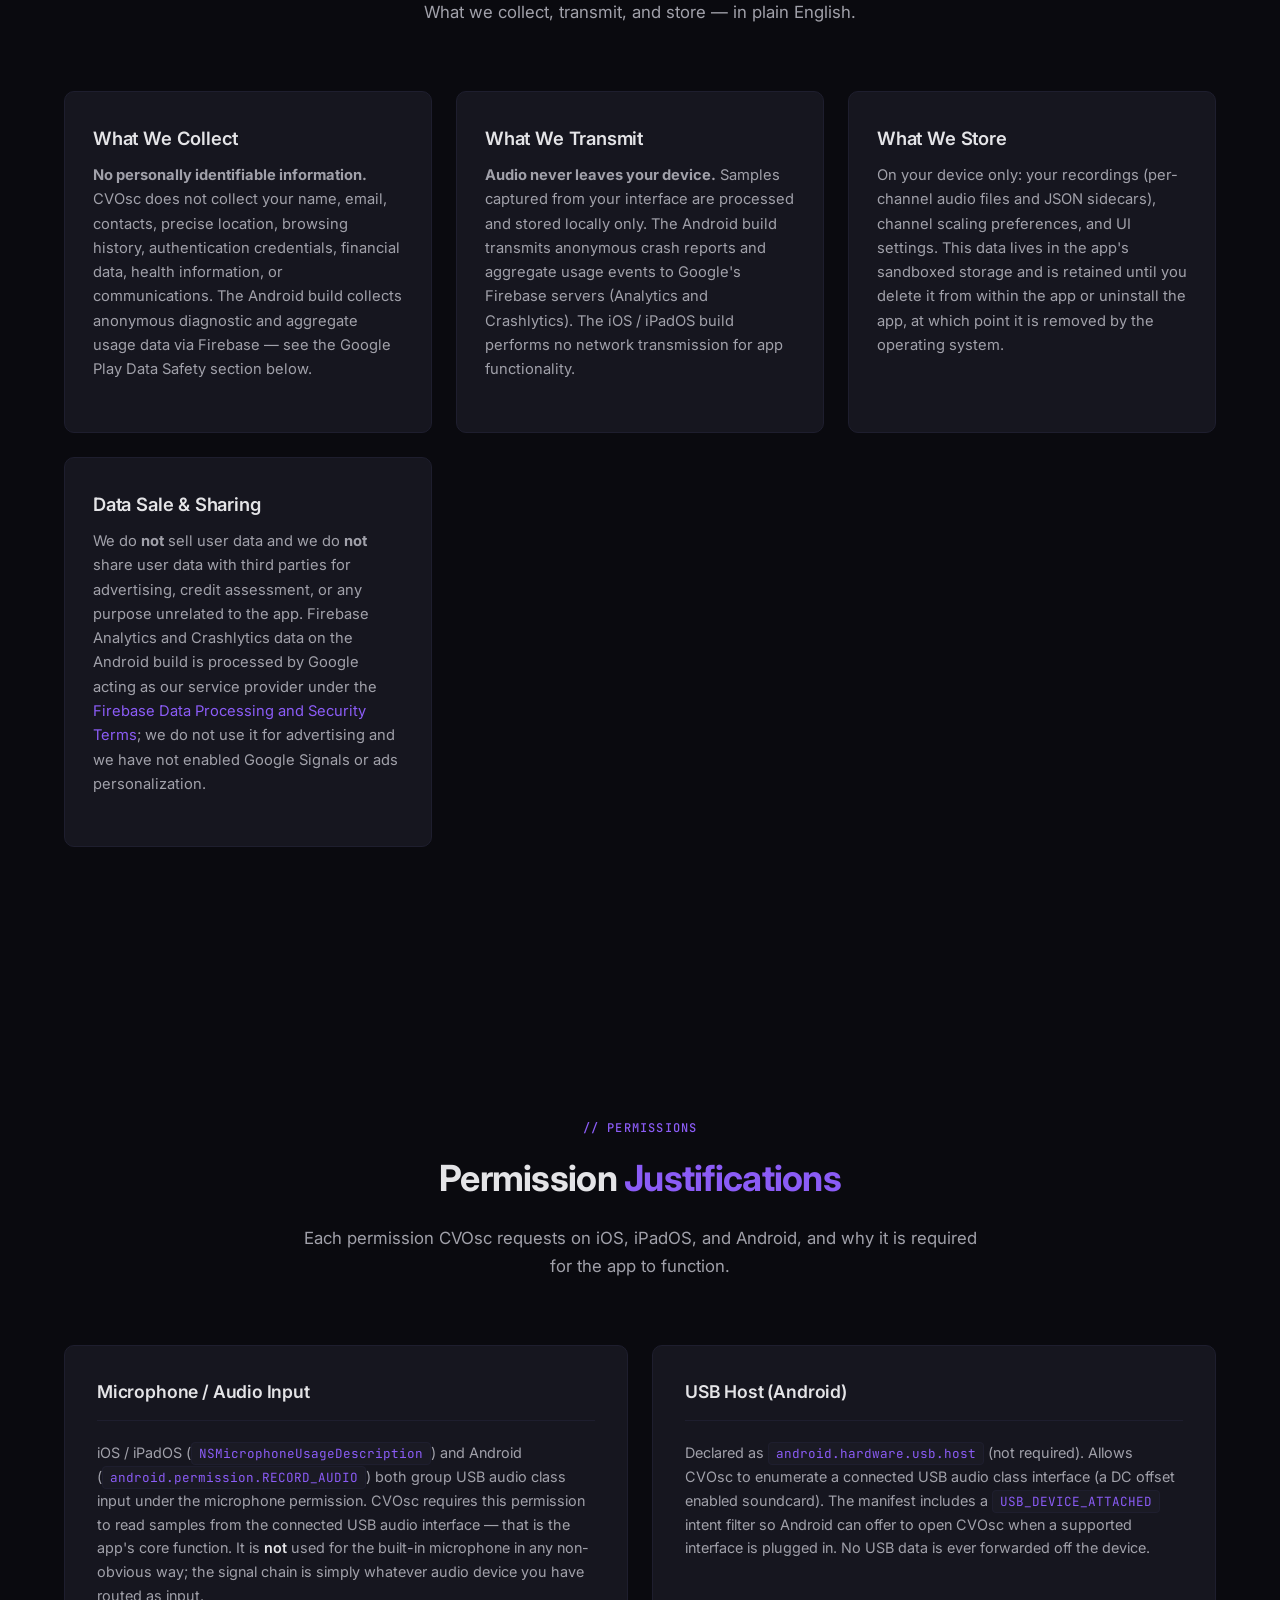
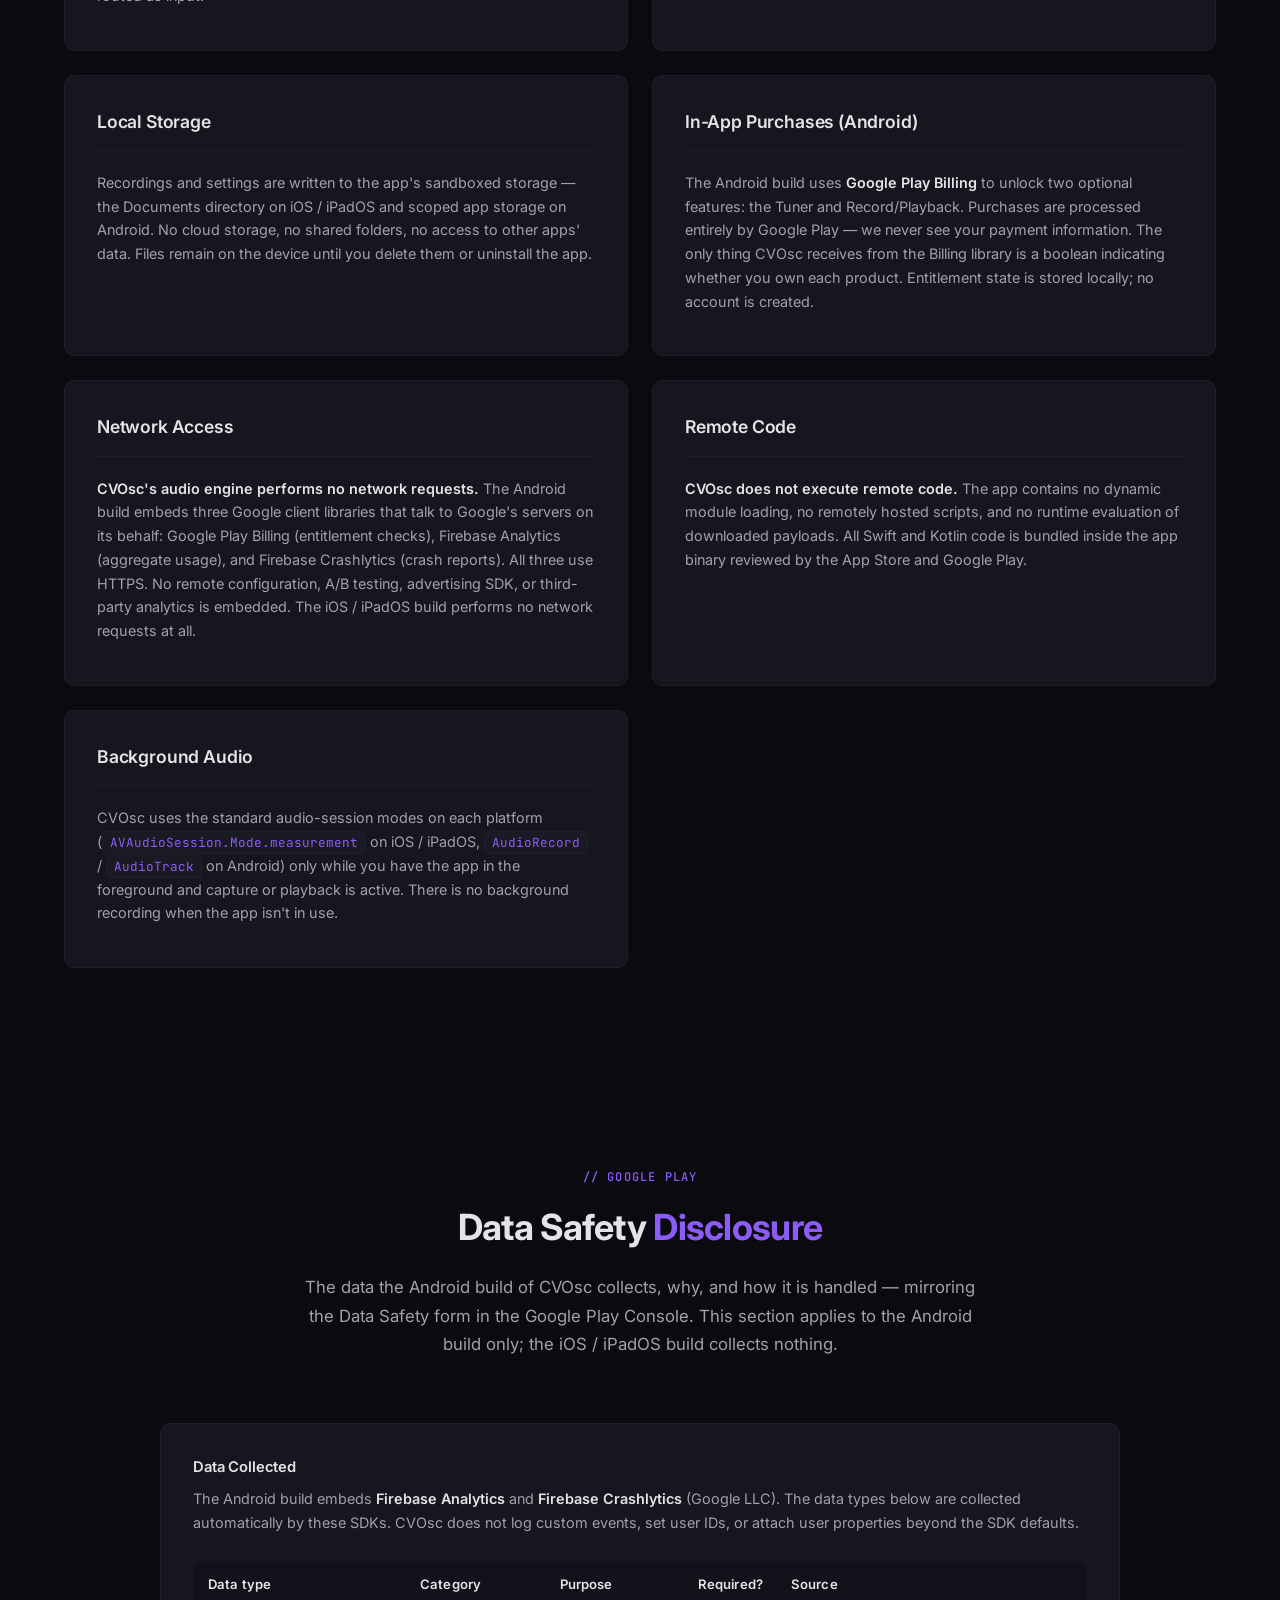
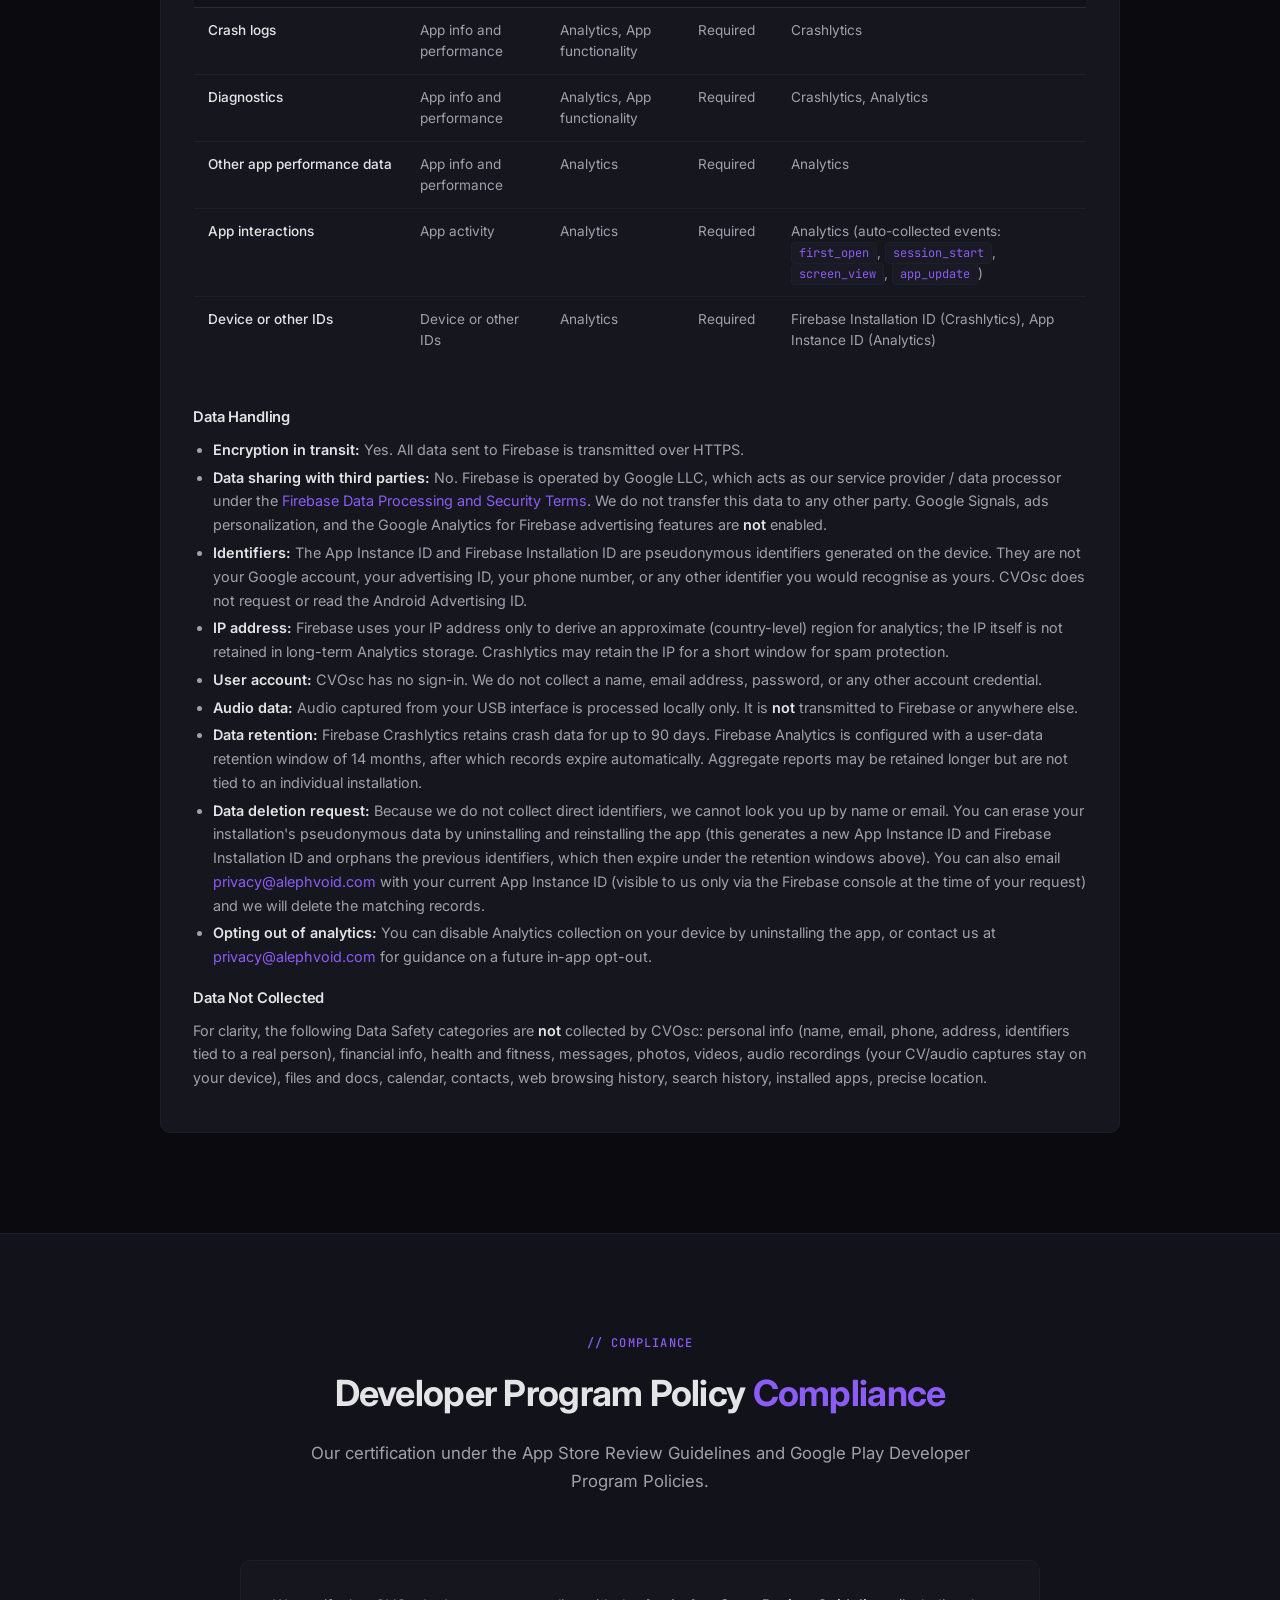
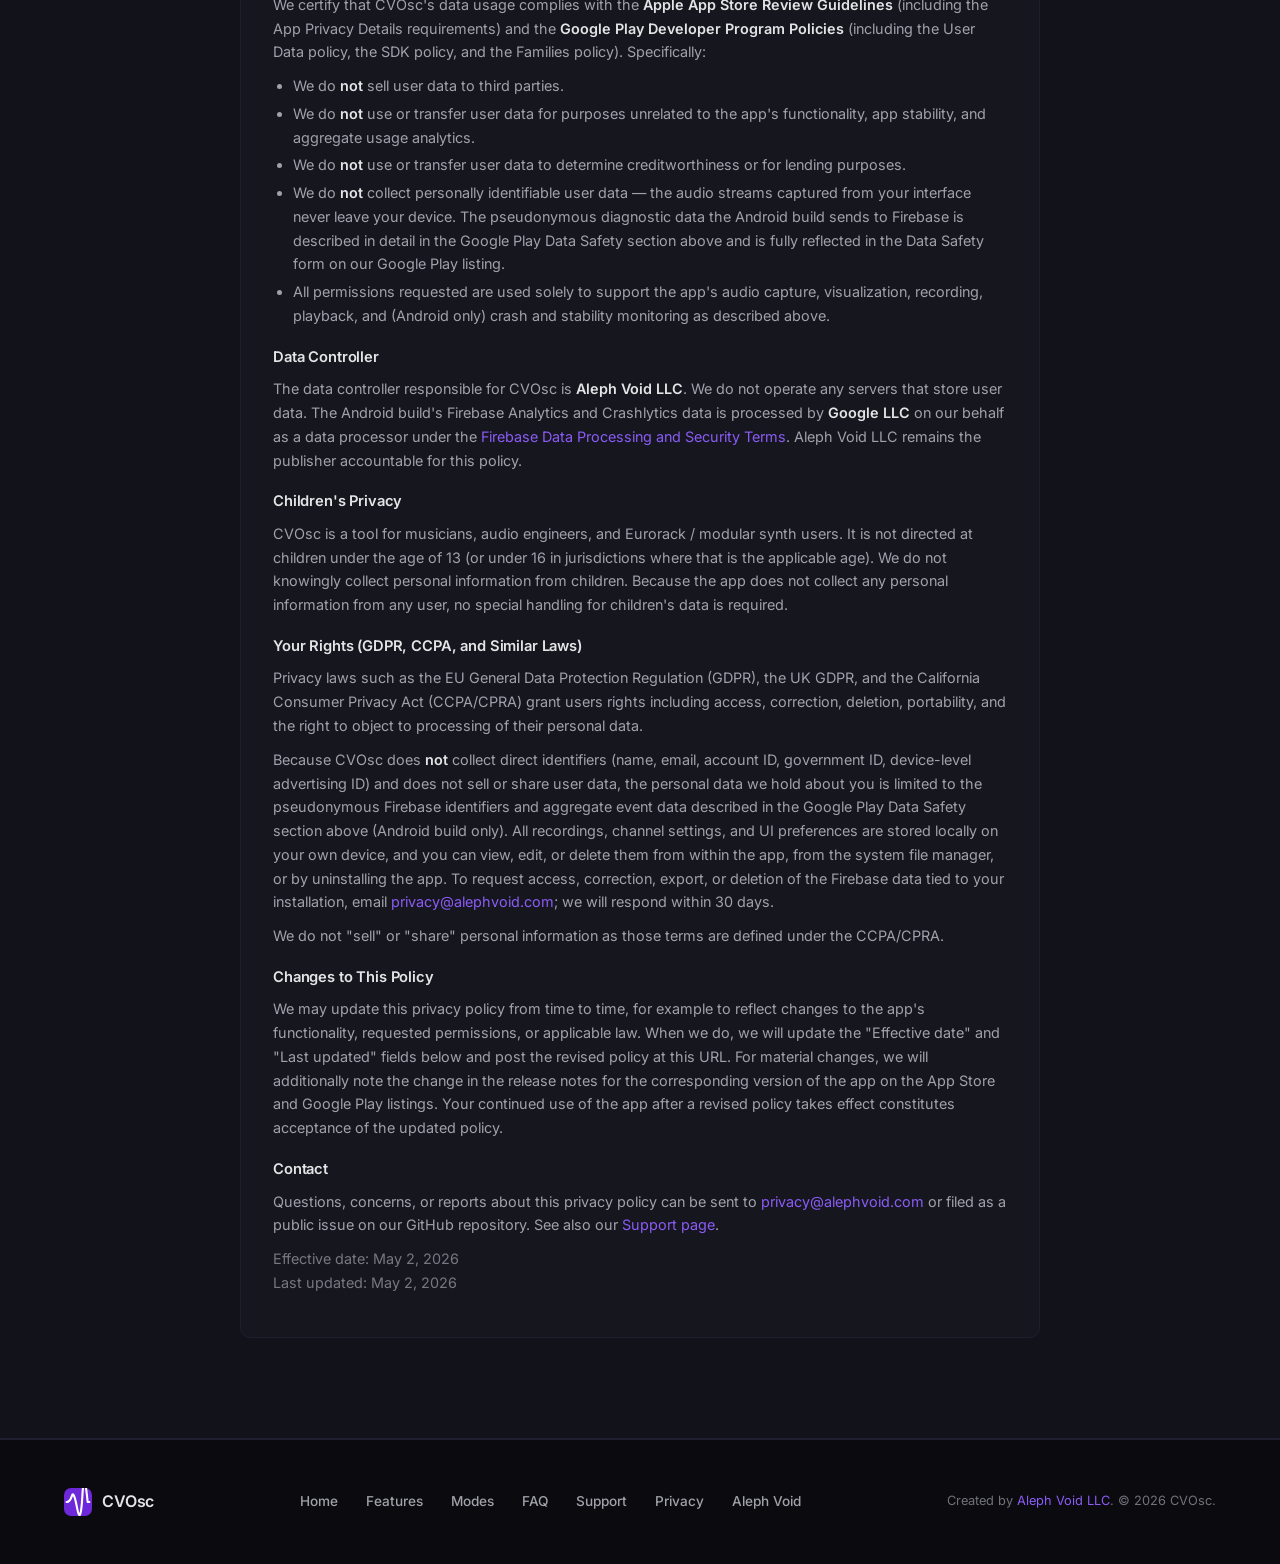
==== commit 1c9a7023: "Adding android data security disclosure" ====
--- a/privacy.html
+++ b/privacy.html
@@ -58,9 +58,12 @@
         <h1>Your Data Stays<br /><span class="text-gradient">On Your Device</span></h1>
         <p class="hero-subtitle">
           CVOsc, published by Aleph Void LLC ("Aleph Void," "we," "us," or "our"), does not
-          collect, transmit, sell, or share any personal data. Everything the app does
-          happens locally on your device. This page explains exactly what each permission
-          is used for and why it is required.
+          collect, transmit, sell, or share any personal data tied to your identity. The
+          audio you capture, your recordings, and your settings stay on your device. The
+          Android build sends a limited stream of anonymous diagnostic and usage data
+          through Firebase Analytics and Crashlytics so we can measure stability and
+          aggregate usage &mdash; details and the Google Play Data Safety disclosure are
+          below. The iOS / iPadOS build contains no analytics or crash-reporting SDKs.
         </p>
       </div>
     </div>
@@ -94,11 +97,11 @@
       <div class="modes-grid">
         <div class="mode-card">
           <h3>What We Collect</h3>
-          <p class="mode-desc"><strong>Nothing.</strong> CVOsc does not collect personally identifiable information, location, contacts, browsing history, authentication credentials, financial data, health information, communications, or any other personal data.</p>
+          <p class="mode-desc"><strong>No personally identifiable information.</strong> CVOsc does not collect your name, email, contacts, precise location, browsing history, authentication credentials, financial data, health information, or communications. The Android build collects anonymous diagnostic and aggregate usage data via Firebase &mdash; see the Google Play Data Safety section below.</p>
         </div>
         <div class="mode-card">
           <h3>What We Transmit</h3>
-          <p class="mode-desc"><strong>Nothing.</strong> The app makes no network requests to any server operated by us or any third party. Audio captured from your interface never leaves your device. There is no telemetry, analytics SDK, crash reporter, or advertising network embedded in the app.</p>
+          <p class="mode-desc"><strong>Audio never leaves your device.</strong> Samples captured from your interface are processed and stored locally only. The Android build transmits anonymous crash reports and aggregate usage events to Google's Firebase servers (Analytics and Crashlytics). The iOS / iPadOS build performs no network transmission for app functionality.</p>
         </div>
         <div class="mode-card">
           <h3>What We Store</h3>
@@ -106,7 +109,7 @@
         </div>
         <div class="mode-card">
           <h3>Data Sale &amp; Sharing</h3>
-          <p class="mode-desc">We do <strong>not</strong> sell or share user data with third parties. We do not use user data for advertising, credit assessment, or any purpose unrelated to the app's single purpose.</p>
+          <p class="mode-desc">We do <strong>not</strong> sell user data and we do <strong>not</strong> share user data with third parties for advertising, credit assessment, or any purpose unrelated to the app. Firebase Analytics and Crashlytics data on the Android build is processed by Google acting as our service provider under the <a href="https://firebase.google.com/terms/data-processing-terms" target="_blank" rel="noopener">Firebase Data Processing and Security Terms</a>; we do not use it for advertising and we have not enabled Google Signals or ads personalization.</p>
         </div>
       </div>
     </div>
@@ -152,7 +155,7 @@
         <div class="doc-card">
           <h3>Network Access</h3>
           <div class="doc-content">
-            <p><strong>CVOsc does not perform network requests for app functionality.</strong> On Android, Google Play Billing talks to Google's servers through the Billing library; our code does not open sockets or contact any remote endpoint. There is no analytics, crash reporting, advertising, or remote configuration service.</p>
+            <p><strong>CVOsc's audio engine performs no network requests.</strong> The Android build embeds three Google client libraries that talk to Google's servers on its behalf: Google Play Billing (entitlement checks), Firebase Analytics (aggregate usage), and Firebase Crashlytics (crash reports). All three use HTTPS. No remote configuration, A/B testing, advertising SDK, or third-party analytics is embedded. The iOS / iPadOS build performs no network requests at all.</p>
           </div>
         </div>
 
@@ -168,6 +171,89 @@
           <div class="doc-content">
             <p>CVOsc uses the standard audio-session modes on each platform (<code>AVAudioSession.Mode.measurement</code> on iOS / iPadOS, <code>AudioRecord</code> / <code>AudioTrack</code> on Android) only while you have the app in the foreground and capture or playback is active. There is no background recording when the app isn't in use.</p>
           </div>
+        </div>
+      </div>
+    </div>
+  </section>
+
+  <!-- Google Play Data Safety -->
+  <section class="docs">
+    <div class="container">
+      <div class="section-header">
+        <span class="section-label">// Google Play</span>
+        <h2>Data Safety <span class="text-gradient">Disclosure</span></h2>
+        <p>The data the Android build of CVOsc collects, why, and how it is handled &mdash; mirroring the Data Safety form in the Google Play Console. This section applies to the Android build only; the iOS / iPadOS build collects nothing.</p>
+      </div>
+      <div class="doc-card" style="max-width: 960px; margin: 0 auto;">
+        <div class="doc-content">
+          <h4>Data Collected</h4>
+          <p>The Android build embeds <strong>Firebase Analytics</strong> and <strong>Firebase Crashlytics</strong> (Google LLC). The data types below are collected automatically by these SDKs. CVOsc does not log custom events, set user IDs, or attach user properties beyond the SDK defaults.</p>
+          <div class="disclosure-wrap">
+            <table class="disclosure-table">
+              <thead>
+                <tr>
+                  <th>Data type</th>
+                  <th>Category</th>
+                  <th>Purpose</th>
+                  <th>Required?</th>
+                  <th>Source</th>
+                </tr>
+              </thead>
+              <tbody>
+                <tr>
+                  <td>Crash logs</td>
+                  <td>App info and performance</td>
+                  <td>Analytics, App functionality</td>
+                  <td>Required</td>
+                  <td>Crashlytics</td>
+                </tr>
+                <tr>
+                  <td>Diagnostics</td>
+                  <td>App info and performance</td>
+                  <td>Analytics, App functionality</td>
+                  <td>Required</td>
+                  <td>Crashlytics, Analytics</td>
+                </tr>
+                <tr>
+                  <td>Other app performance data</td>
+                  <td>App info and performance</td>
+                  <td>Analytics</td>
+                  <td>Required</td>
+                  <td>Analytics</td>
+                </tr>
+                <tr>
+                  <td>App interactions</td>
+                  <td>App activity</td>
+                  <td>Analytics</td>
+                  <td>Required</td>
+                  <td>Analytics (auto-collected events: <code>first_open</code>, <code>session_start</code>, <code>screen_view</code>, <code>app_update</code>)</td>
+                </tr>
+                <tr>
+                  <td>Device or other IDs</td>
+                  <td>Device or other IDs</td>
+                  <td>Analytics</td>
+                  <td>Required</td>
+                  <td>Firebase Installation ID (Crashlytics), App Instance ID (Analytics)</td>
+                </tr>
+              </tbody>
+            </table>
+          </div>
+
+          <h4>Data Handling</h4>
+          <ul>
+            <li><strong>Encryption in transit:</strong> Yes. All data sent to Firebase is transmitted over HTTPS.</li>
+            <li><strong>Data sharing with third parties:</strong> No. Firebase is operated by Google LLC, which acts as our service provider / data processor under the <a href="https://firebase.google.com/terms/data-processing-terms" target="_blank" rel="noopener">Firebase Data Processing and Security Terms</a>. We do not transfer this data to any other party. Google Signals, ads personalization, and the Google Analytics for Firebase advertising features are <strong>not</strong> enabled.</li>
+            <li><strong>Identifiers:</strong> The App Instance ID and Firebase Installation ID are pseudonymous identifiers generated on the device. They are not your Google account, your advertising ID, your phone number, or any other identifier you would recognise as yours. CVOsc does not request or read the Android Advertising ID.</li>
+            <li><strong>IP address:</strong> Firebase uses your IP address only to derive an approximate (country-level) region for analytics; the IP itself is not retained in long-term Analytics storage. Crashlytics may retain the IP for a short window for spam protection.</li>
+            <li><strong>User account:</strong> CVOsc has no sign-in. We do not collect a name, email address, password, or any other account credential.</li>
+            <li><strong>Audio data:</strong> Audio captured from your USB interface is processed locally only. It is <strong>not</strong> transmitted to Firebase or anywhere else.</li>
+            <li><strong>Data retention:</strong> Firebase Crashlytics retains crash data for up to 90 days. Firebase Analytics is configured with a user-data retention window of 14 months, after which records expire automatically. Aggregate reports may be retained longer but are not tied to an individual installation.</li>
+            <li><strong>Data deletion request:</strong> Because we do not collect direct identifiers, we cannot look you up by name or email. You can erase your installation's pseudonymous data by uninstalling and reinstalling the app (this generates a new App Instance ID and Firebase Installation ID and orphans the previous identifiers, which then expire under the retention windows above). You can also email <a href="mailto:privacy@alephvoid.com">privacy@alephvoid.com</a> with your current App Instance ID (visible to us only via the Firebase console at the time of your request) and we will delete the matching records.</li>
+            <li><strong>Opting out of analytics:</strong> You can disable Analytics collection on your device by uninstalling the app, or contact us at <a href="mailto:privacy@alephvoid.com">privacy@alephvoid.com</a> for guidance on a future in-app opt-out.</li>
+          </ul>
+
+          <h4>Data Not Collected</h4>
+          <p>For clarity, the following Data Safety categories are <strong>not</strong> collected by CVOsc: personal info (name, email, phone, address, identifiers tied to a real person), financial info, health and fitness, messages, photos, videos, audio recordings (your CV/audio captures stay on your device), files and docs, calendar, contacts, web browsing history, search history, installed apps, precise location.</p>
         </div>
       </div>
     </div>
@@ -183,24 +269,24 @@
       </div>
       <div class="doc-card" style="max-width: 800px; margin: 0 auto;">
         <div class="doc-content">
-          <p>We certify that CVOsc's data usage complies with the <strong>Apple App Store Review Guidelines</strong> (including the App Privacy Details requirements) and the <strong>Google Play Developer Program Policies</strong> (including the User Data policy and the Families policy). Specifically:</p>
+          <p>We certify that CVOsc's data usage complies with the <strong>Apple App Store Review Guidelines</strong> (including the App Privacy Details requirements) and the <strong>Google Play Developer Program Policies</strong> (including the User Data policy, the SDK policy, and the Families policy). Specifically:</p>
           <ul>
             <li>We do <strong>not</strong> sell user data to third parties.</li>
-            <li>We do <strong>not</strong> use or transfer user data for purposes unrelated to the app's single purpose.</li>
+            <li>We do <strong>not</strong> use or transfer user data for purposes unrelated to the app's functionality, app stability, and aggregate usage analytics.</li>
             <li>We do <strong>not</strong> use or transfer user data to determine creditworthiness or for lending purposes.</li>
-            <li>We do <strong>not</strong> collect personal or sensitive user data from the app &mdash; the audio streams captured from your interface never leave your device.</li>
-            <li>All permissions requested are used solely to support the app's audio capture, visualization, recording, and playback functionality as described above.</li>
+            <li>We do <strong>not</strong> collect personally identifiable user data &mdash; the audio streams captured from your interface never leave your device. The pseudonymous diagnostic data the Android build sends to Firebase is described in detail in the Google Play Data Safety section above and is fully reflected in the Data Safety form on our Google Play listing.</li>
+            <li>All permissions requested are used solely to support the app's audio capture, visualization, recording, playback, and (Android only) crash and stability monitoring as described above.</li>
           </ul>
 
           <h4>Data Controller</h4>
-          <p>The data controller responsible for CVOsc is <strong>Aleph Void LLC</strong>. Because the app does not collect, transmit, or process any personal data on our servers, there are no data processing activities for which we act as a controller in practice &mdash; but Aleph Void LLC remains the publisher accountable for this policy.</p>
+          <p>The data controller responsible for CVOsc is <strong>Aleph Void LLC</strong>. We do not operate any servers that store user data. The Android build's Firebase Analytics and Crashlytics data is processed by <strong>Google LLC</strong> on our behalf as a data processor under the <a href="https://firebase.google.com/terms/data-processing-terms" target="_blank" rel="noopener">Firebase Data Processing and Security Terms</a>. Aleph Void LLC remains the publisher accountable for this policy.</p>
 
           <h4>Children's Privacy</h4>
           <p>CVOsc is a tool for musicians, audio engineers, and Eurorack / modular synth users. It is not directed at children under the age of 13 (or under 16 in jurisdictions where that is the applicable age). We do not knowingly collect personal information from children. Because the app does not collect any personal information from any user, no special handling for children's data is required.</p>
 
           <h4>Your Rights (GDPR, CCPA, and Similar Laws)</h4>
           <p>Privacy laws such as the EU General Data Protection Regulation (GDPR), the UK GDPR, and the California Consumer Privacy Act (CCPA/CPRA) grant users rights including access, correction, deletion, portability, and the right to object to processing of their personal data.</p>
-          <p>Because CVOsc does <strong>not</strong> collect, transmit, store on our servers, sell, or share any personal data, we hold no personal data about you to access, correct, export, or delete. All data the app uses (recordings, channel settings, UI preferences) is stored locally on your own device. You can exercise the equivalent of all of these rights yourself at any time by viewing, editing, or deleting that data from within the app, from the system file manager, or by uninstalling the app.</p>
+          <p>Because CVOsc does <strong>not</strong> collect direct identifiers (name, email, account ID, government ID, device-level advertising ID) and does not sell or share user data, the personal data we hold about you is limited to the pseudonymous Firebase identifiers and aggregate event data described in the Google Play Data Safety section above (Android build only). All recordings, channel settings, and UI preferences are stored locally on your own device, and you can view, edit, or delete them from within the app, from the system file manager, or by uninstalling the app. To request access, correction, export, or deletion of the Firebase data tied to your installation, email <a href="mailto:privacy@alephvoid.com">privacy@alephvoid.com</a>; we will respond within 30 days.</p>
           <p>We do not "sell" or "share" personal information as those terms are defined under the CCPA/CPRA.</p>
 
           <h4>Changes to This Policy</h4>
@@ -208,7 +294,7 @@
 
           <h4>Contact</h4>
           <p>Questions, concerns, or reports about this privacy policy can be sent to <a href="mailto:privacy@alephvoid.com">privacy@alephvoid.com</a> or filed as a public issue on our GitHub repository. See also our <a href="support.html">Support page</a>.</p>
-          <p style="opacity: 0.7; font-size: 0.9em;">Effective date: April 23, 2026<br />Last updated: April 23, 2026</p>
+          <p style="opacity: 0.7; font-size: 0.9em;">Effective date: May 2, 2026<br />Last updated: May 2, 2026</p>
         </div>
       </div>
     </div>
--- a/styles.css
+++ b/styles.css
@@ -759,6 +759,46 @@
   font-weight: 600;
 }
 
+/* ===== Data Safety disclosure table ===== */
+.disclosure-table {
+  width: 100%;
+  border-collapse: collapse;
+  margin: 16px 0 24px;
+  font-size: .85rem;
+  border: 1px solid var(--color-border);
+  border-radius: var(--radius-sm);
+  overflow: hidden;
+}
+.disclosure-table thead th {
+  background: var(--color-bg-alt);
+  color: var(--color-text);
+  font-weight: 600;
+  text-align: left;
+  padding: 12px 14px;
+  border-bottom: 1px solid var(--color-border-strong);
+  font-size: .82rem;
+  letter-spacing: .01em;
+}
+.disclosure-table tbody td {
+  padding: 12px 14px;
+  border-bottom: 1px solid var(--color-border);
+  color: var(--color-text-secondary);
+  vertical-align: top;
+  line-height: 1.55;
+}
+.disclosure-table tbody tr:last-child td {
+  border-bottom: none;
+}
+.disclosure-table tbody td:first-child {
+  color: var(--color-text);
+  font-weight: 500;
+  white-space: nowrap;
+}
+.disclosure-wrap {
+  overflow-x: auto;
+  -webkit-overflow-scrolling: touch;
+}
+
 /* ===== Install ===== */
 .install {
   padding: 100px 0;
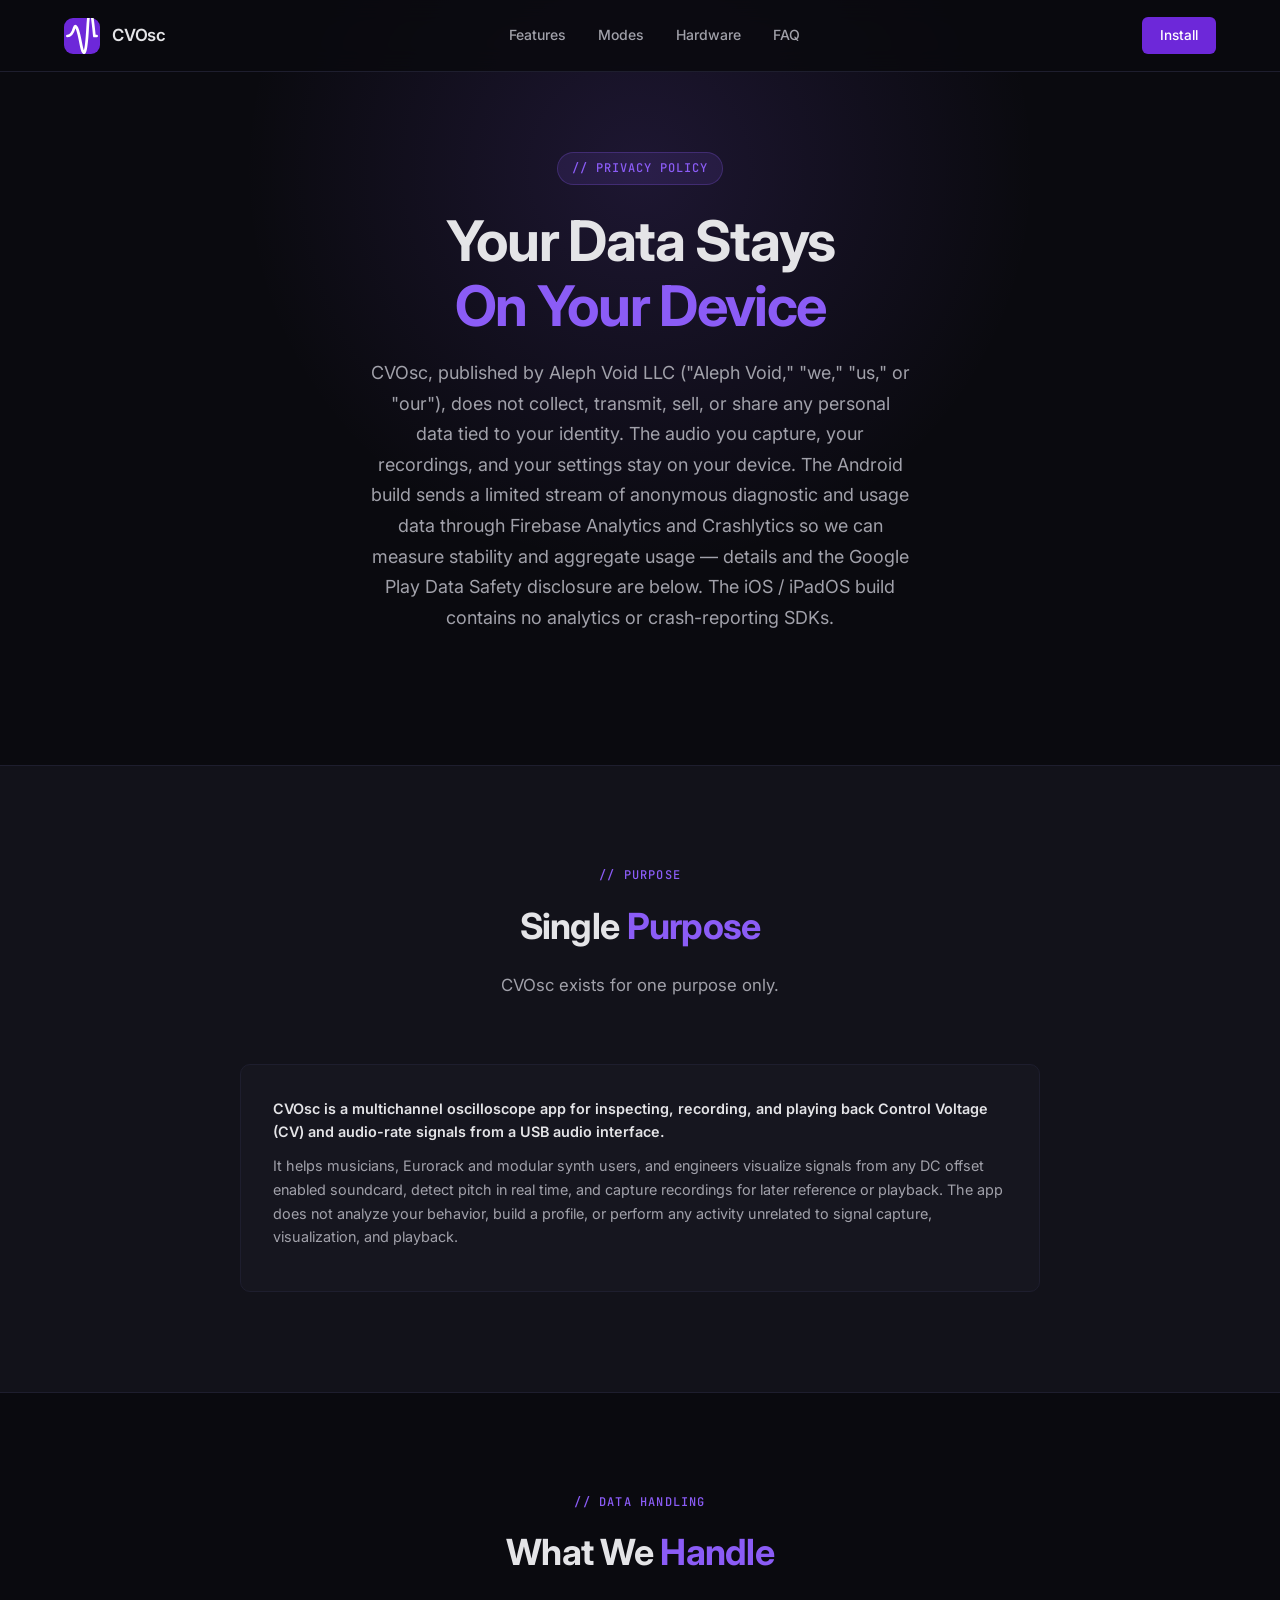
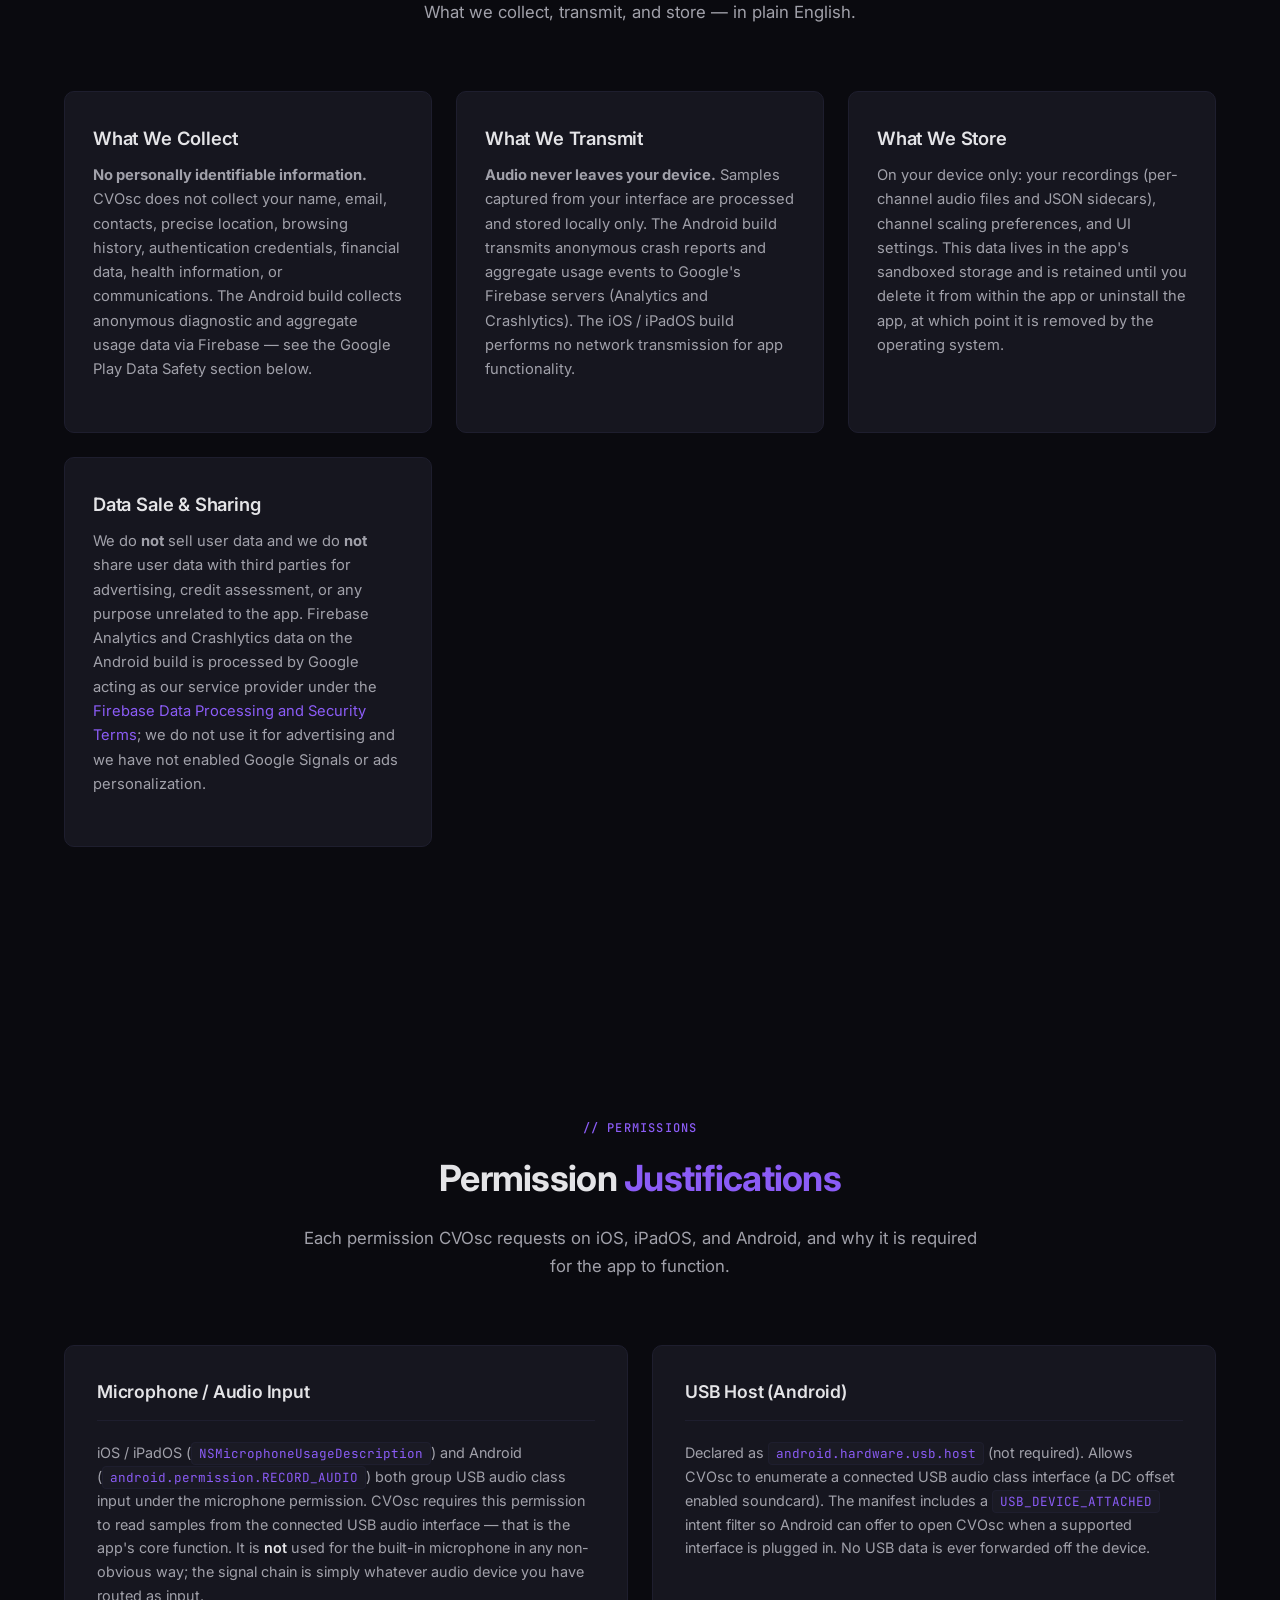
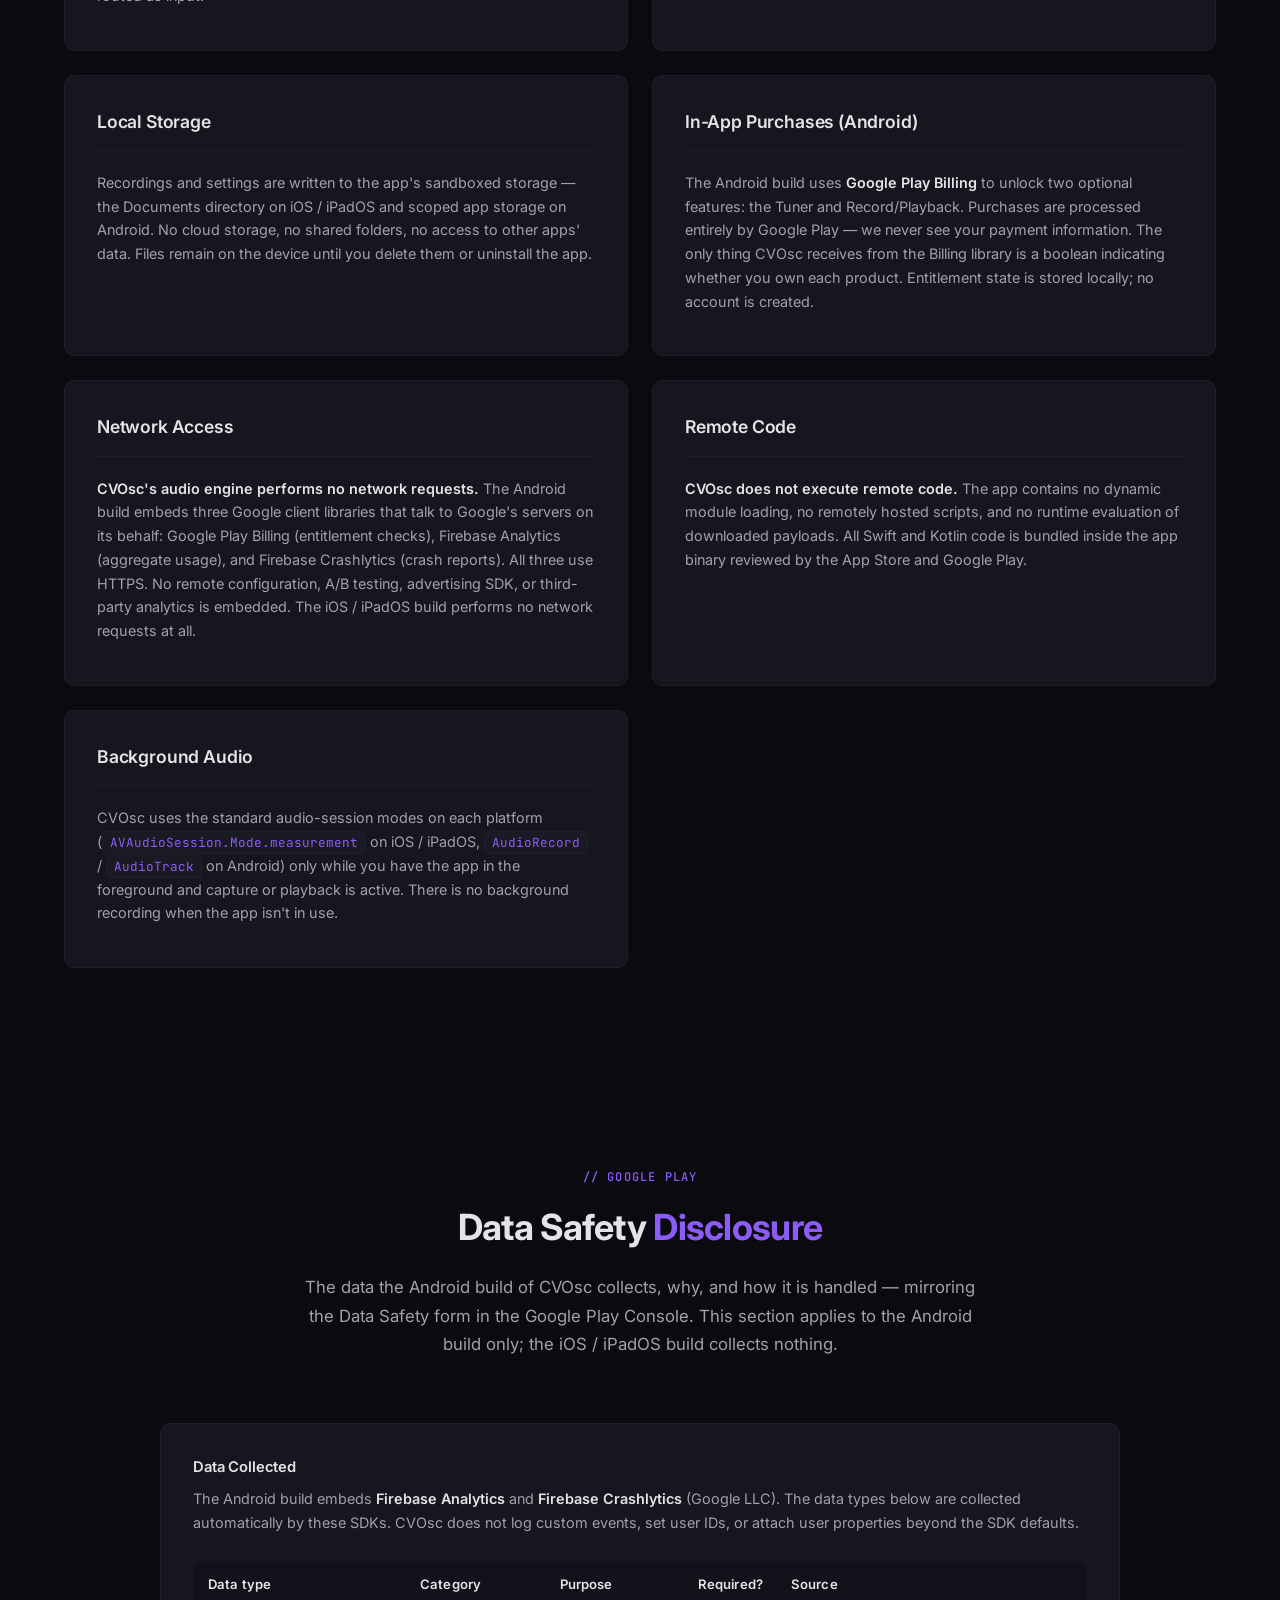
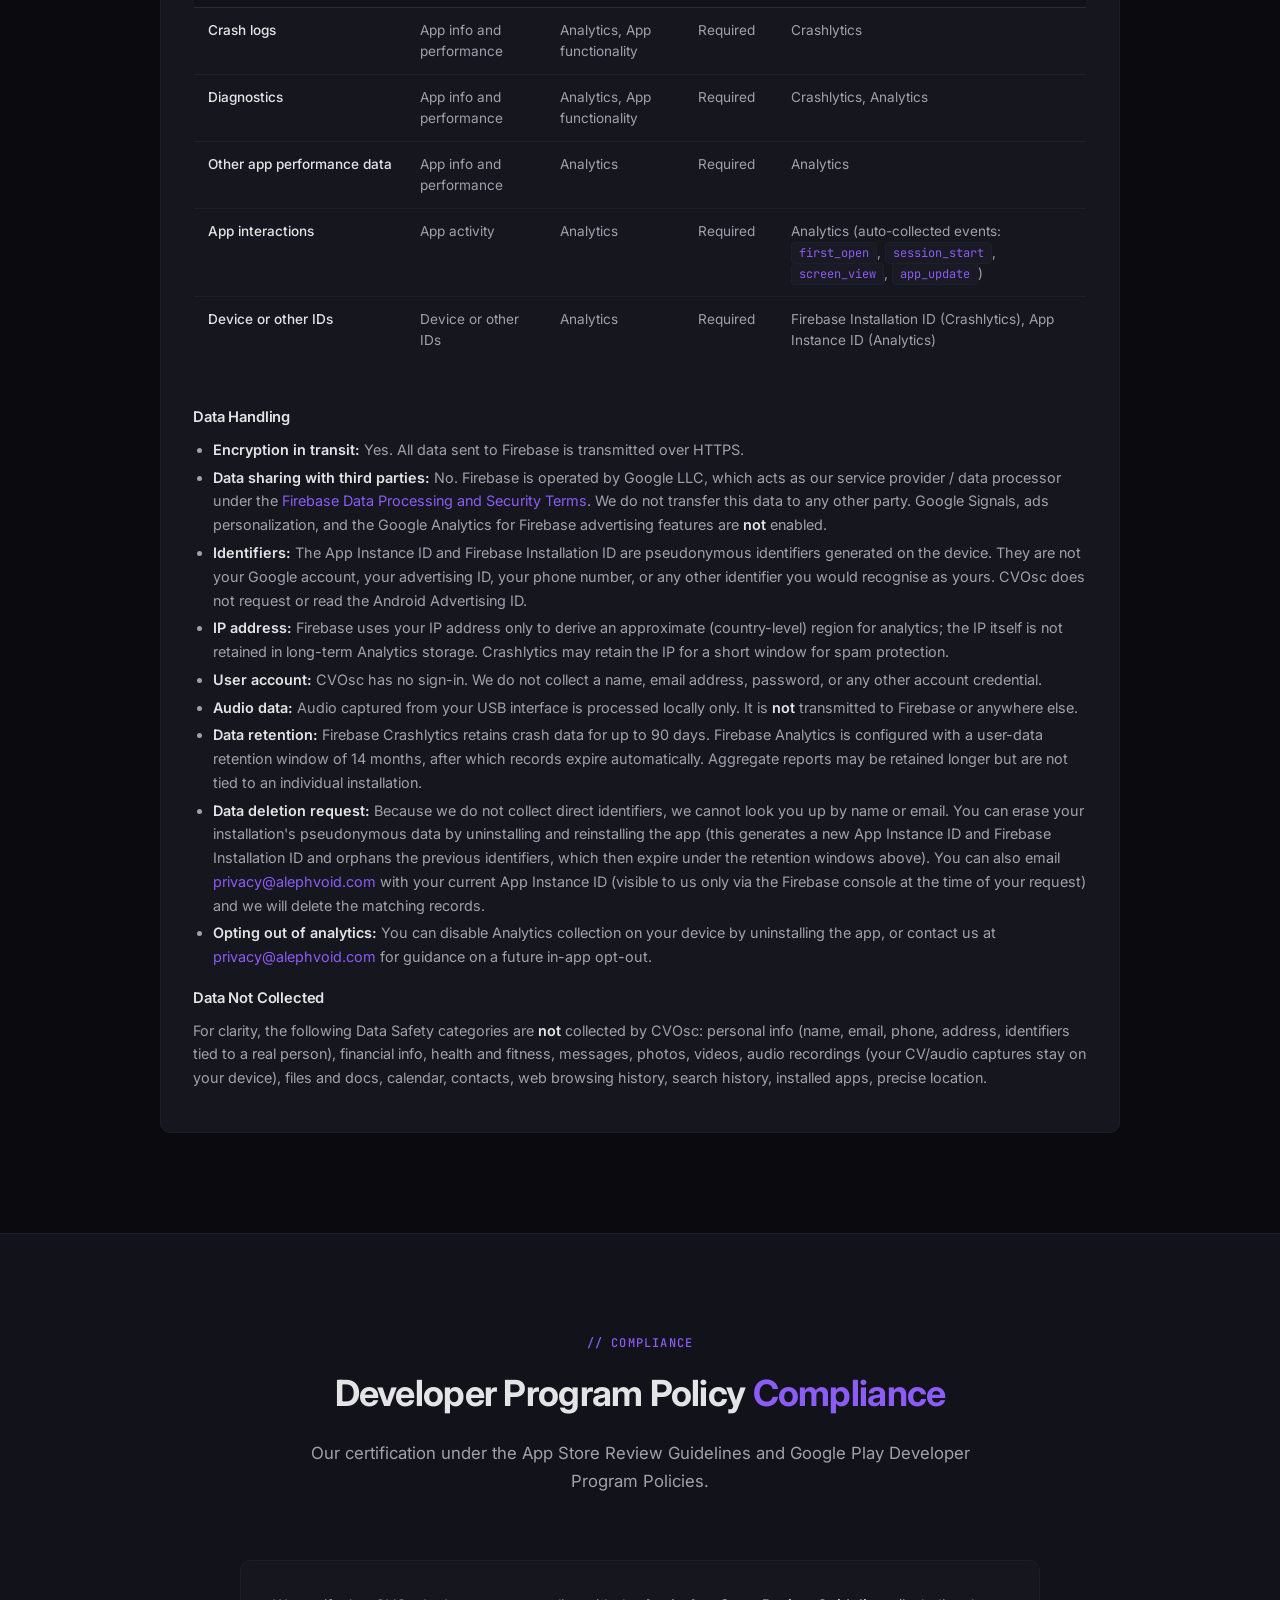
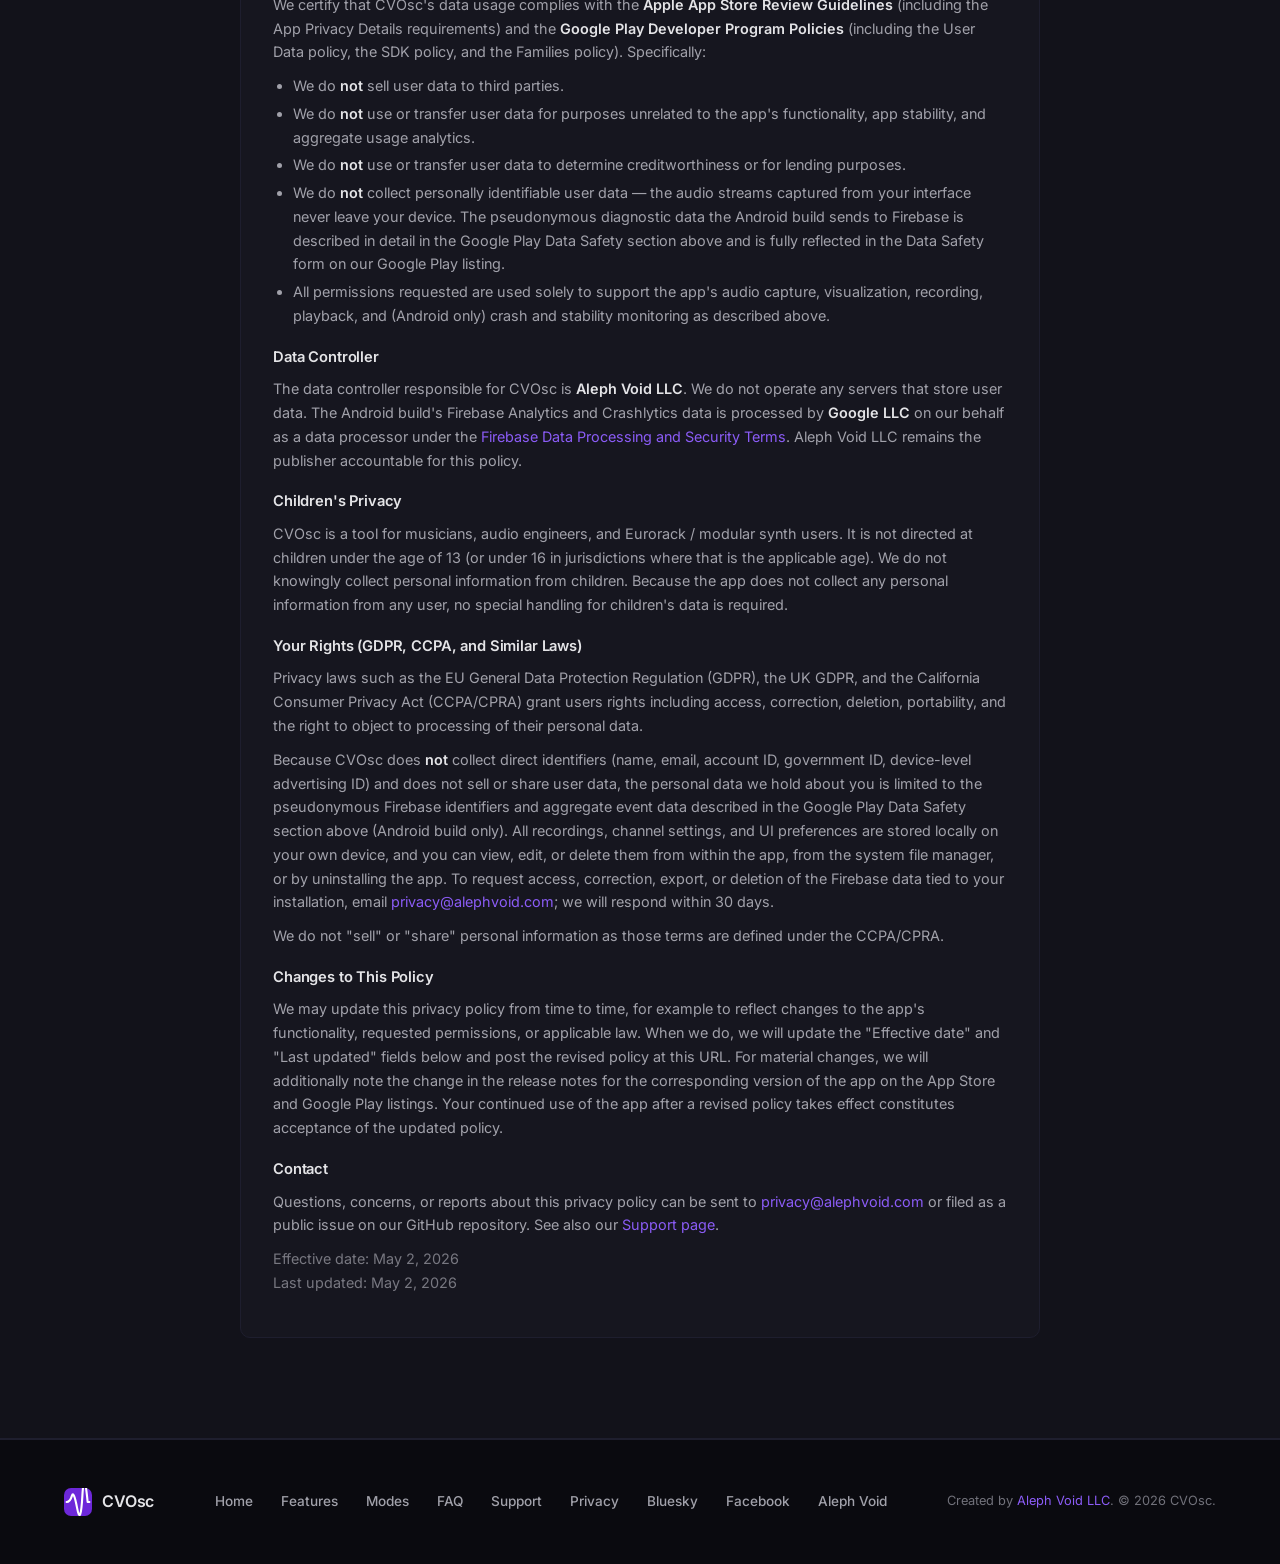
==== commit da5e0e3c: "Updating website with socials" ====
--- a/privacy.html
+++ b/privacy.html
@@ -315,6 +315,8 @@
           <a href="index.html#faq">FAQ</a>
           <a href="support.html">Support</a>
           <a href="privacy.html">Privacy</a>
+          <a href="https://bsky.app/profile/cvosc.bsky.social" target="_blank" rel="noopener">Bluesky</a>
+          <a href="https://www.facebook.com/profile.php?id=61589835001064" target="_blank" rel="noopener">Facebook</a>
           <a href="https://alephvoid.com" target="_blank" rel="noopener">Aleph Void</a>
         </div>
         <p class="footer-copy">Created by <a href="https://alephvoid.com" target="_blank" rel="noopener">Aleph Void LLC</a>. &copy; 2026 CVOsc.</p>
--- a/styles.css
+++ b/styles.css
@@ -663,6 +663,64 @@
   height: 20px;
 }
 
+/* ===== Demos ===== */
+.demos {
+  padding: 100px 0;
+}
+.demos-grid {
+  display: grid;
+  grid-template-columns: repeat(2, 1fr);
+  gap: 24px;
+}
+.demo-card {
+  background: var(--color-bg-card);
+  border: 1px solid var(--color-border);
+  border-radius: var(--radius-md);
+  overflow: hidden;
+  transition: border-color .2s, transform .2s;
+}
+.demo-card:hover {
+  border-color: var(--color-accent);
+  transform: translateY(-2px);
+}
+.demo-video {
+  position: relative;
+  width: 100%;
+  aspect-ratio: 16 / 9;
+  background: #000;
+  border-bottom: 1px solid var(--color-border);
+}
+.demo-video iframe {
+  position: absolute;
+  inset: 0;
+  width: 100%;
+  height: 100%;
+  border: 0;
+}
+.demo-meta {
+  display: flex;
+  align-items: center;
+  gap: 14px;
+  padding: 18px 22px;
+}
+.demo-platform-icon {
+  width: 28px;
+  height: 28px;
+  color: var(--color-accent-light);
+  flex-shrink: 0;
+}
+.demo-meta h3 {
+  font-size: 1.02rem;
+  font-weight: 600;
+  letter-spacing: -.01em;
+  margin-bottom: 2px;
+}
+.demo-meta p {
+  font-size: .85rem;
+  color: var(--color-text-secondary);
+  line-height: 1.4;
+}
+
 /* ===== Hardware ===== */
 .hardware {
   padding: 100px 0;
@@ -994,6 +1052,7 @@
 
   .features,
   .how-it-works,
+  .demos,
   .hardware,
   .docs,
   .install,
@@ -1001,6 +1060,7 @@
 
   .feature-grid { grid-template-columns: repeat(2, 1fr); }
   .modes-grid { grid-template-columns: 1fr; }
+  .demos-grid { grid-template-columns: 1fr; max-width: 640px; margin: 0 auto; }
   .docs-grid { grid-template-columns: 1fr; }
 
   .section-header { margin-bottom: 48px; }
@@ -1017,6 +1077,7 @@
 
   .features,
   .how-it-works,
+  .demos,
   .hardware,
   .docs,
   .install,
@@ -1056,6 +1117,7 @@
 
   .features,
   .how-it-works,
+  .demos,
   .hardware,
   .docs,
   .install,
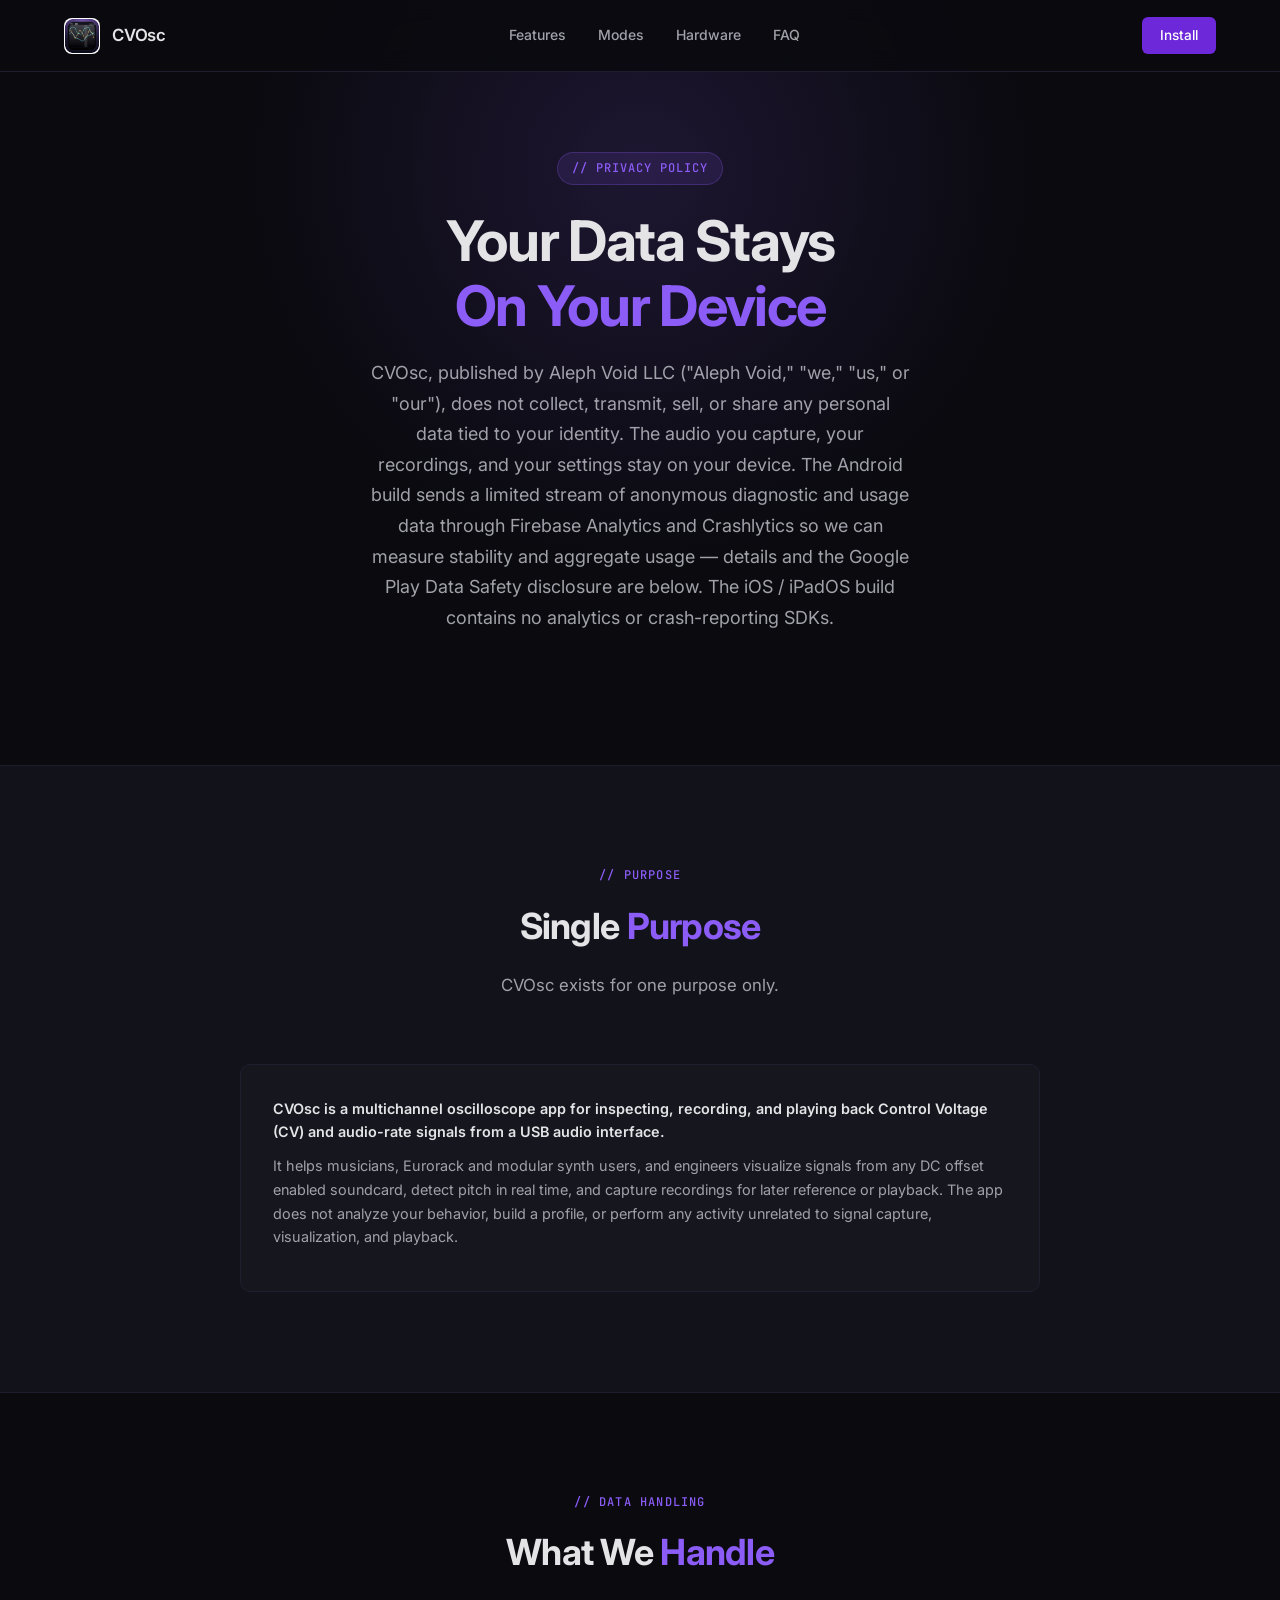
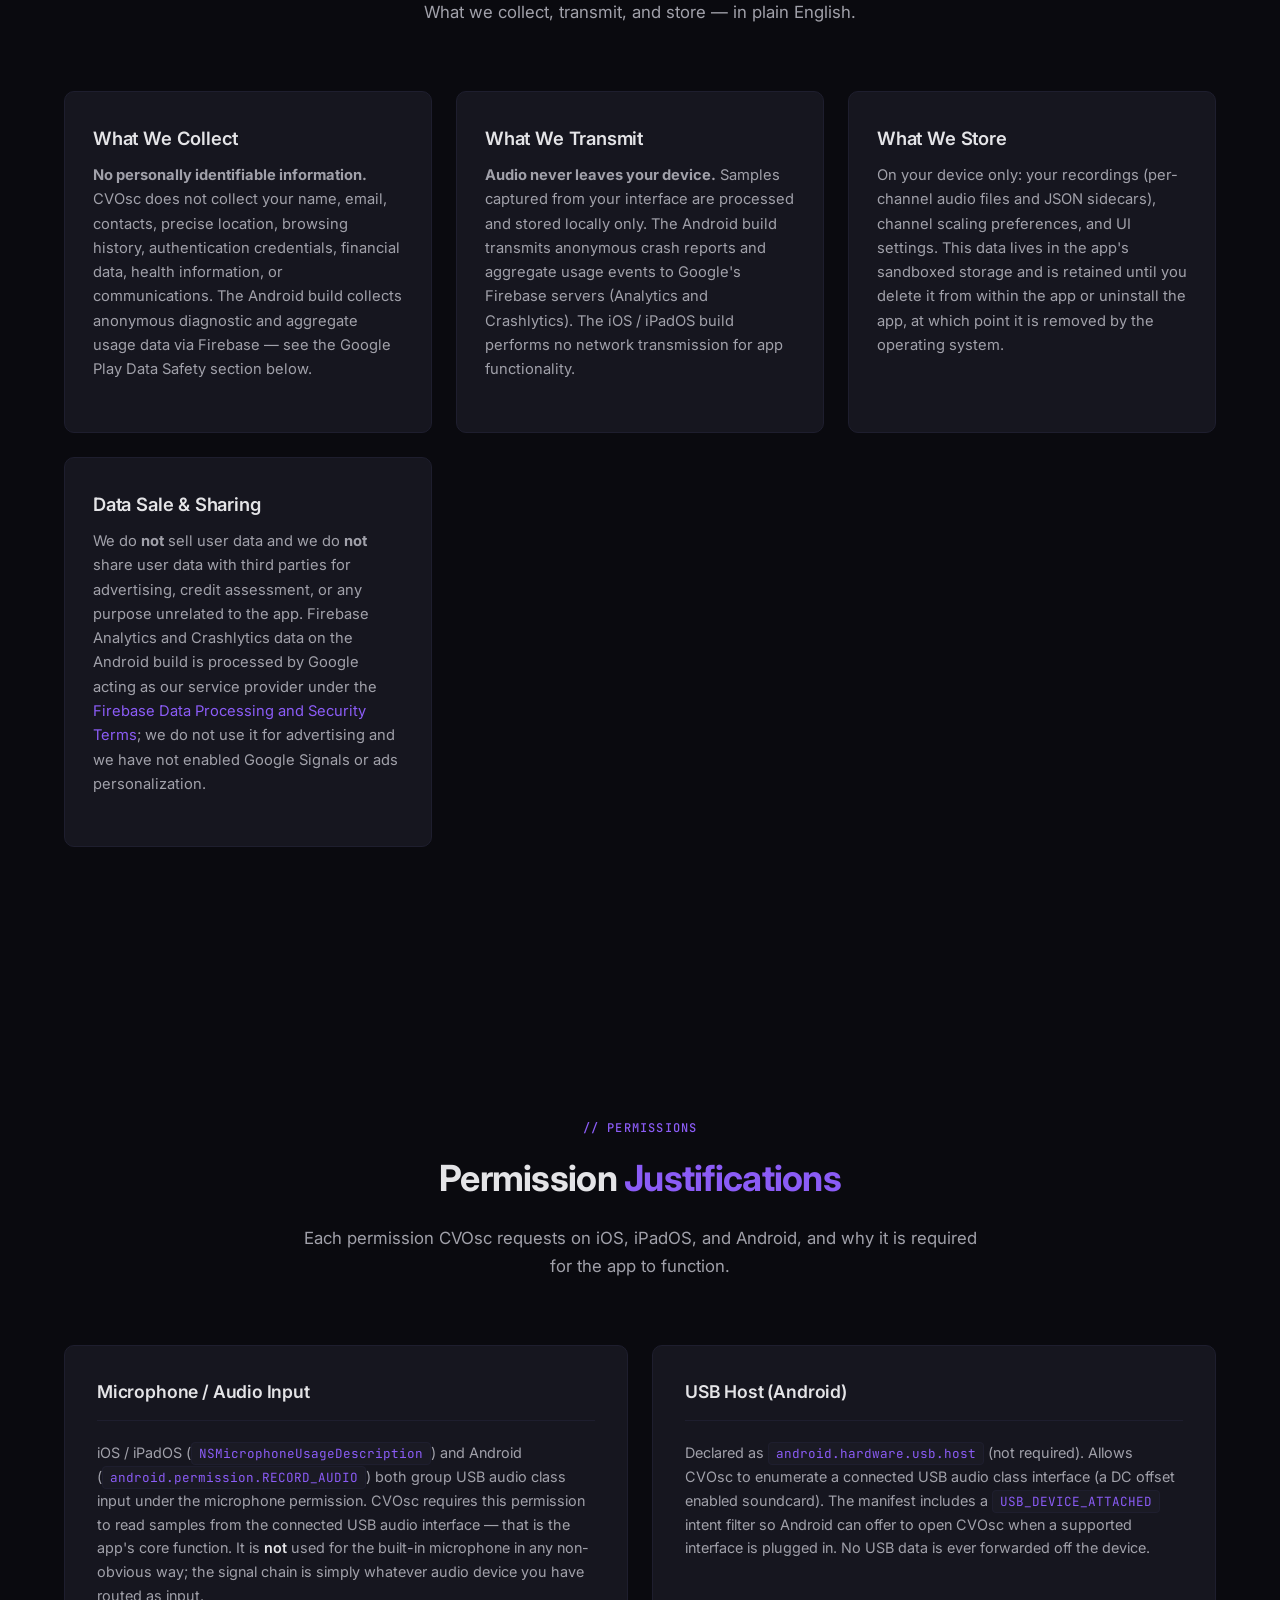
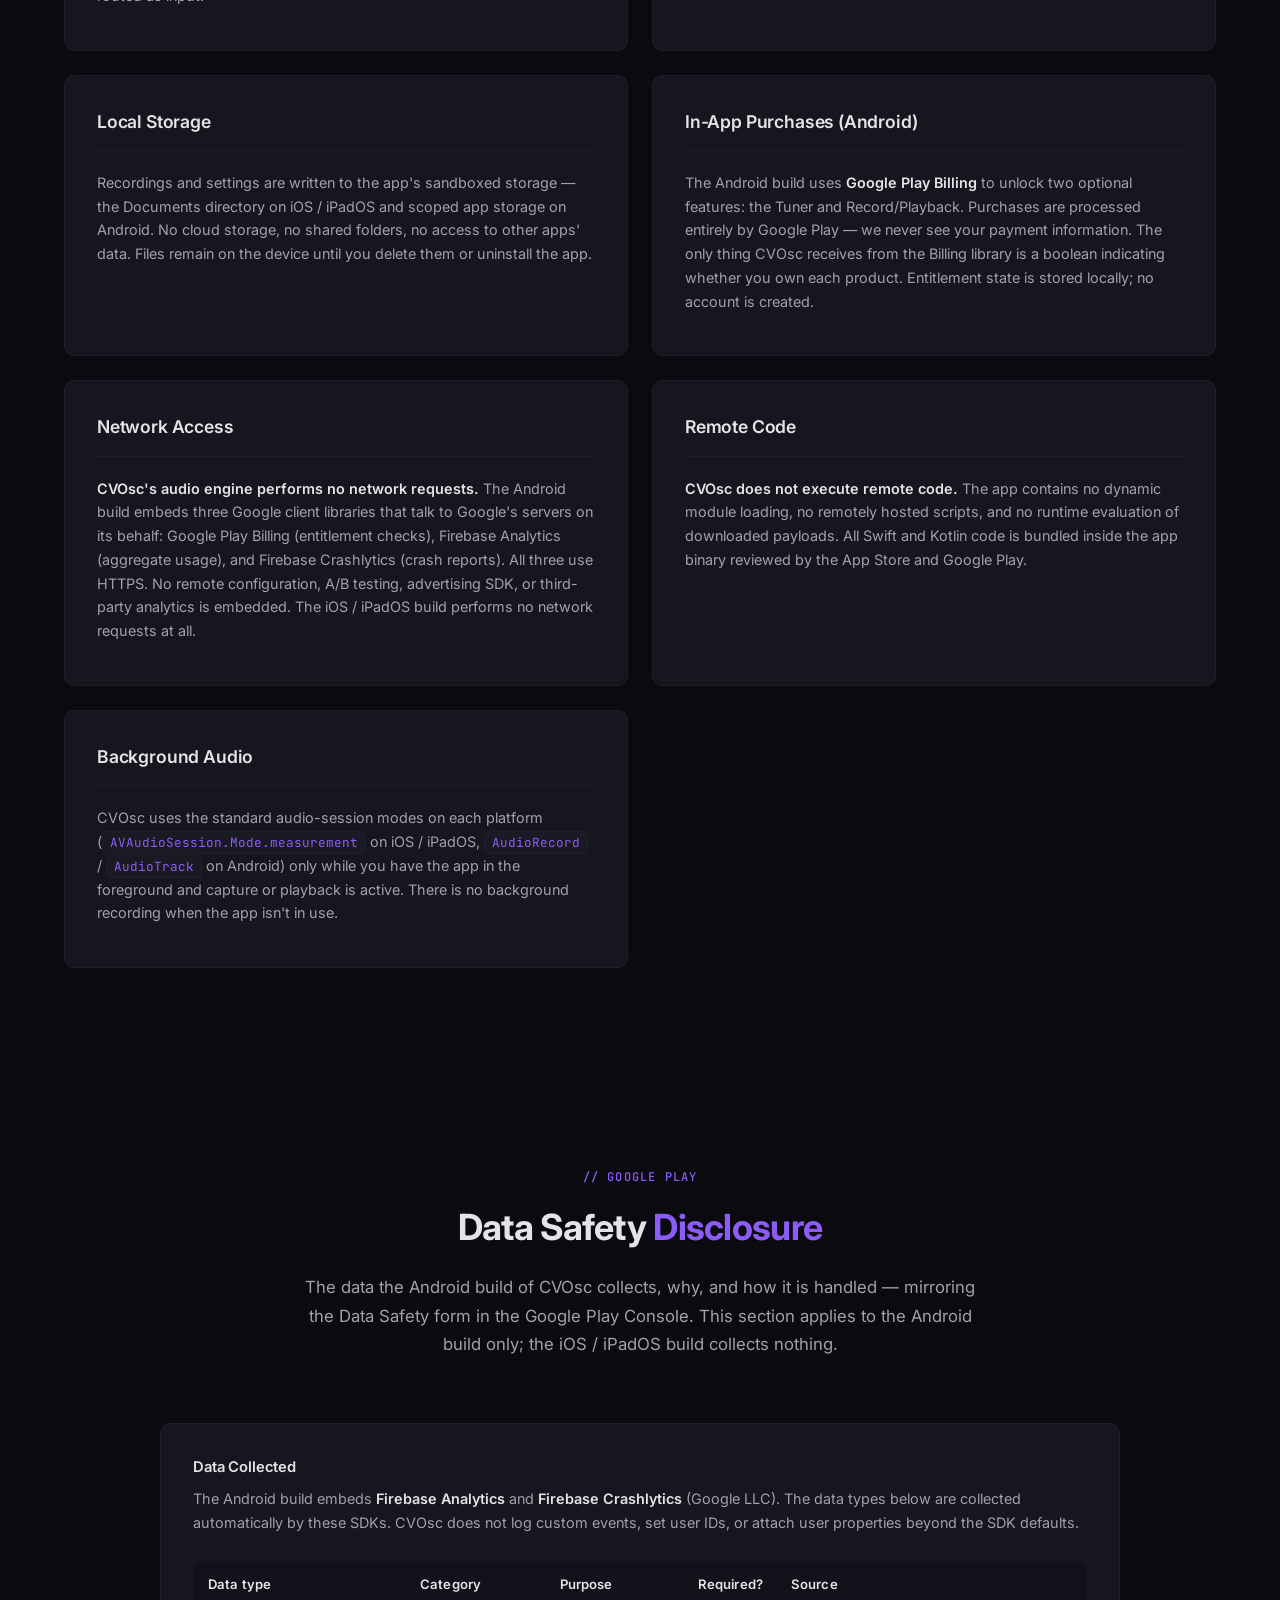
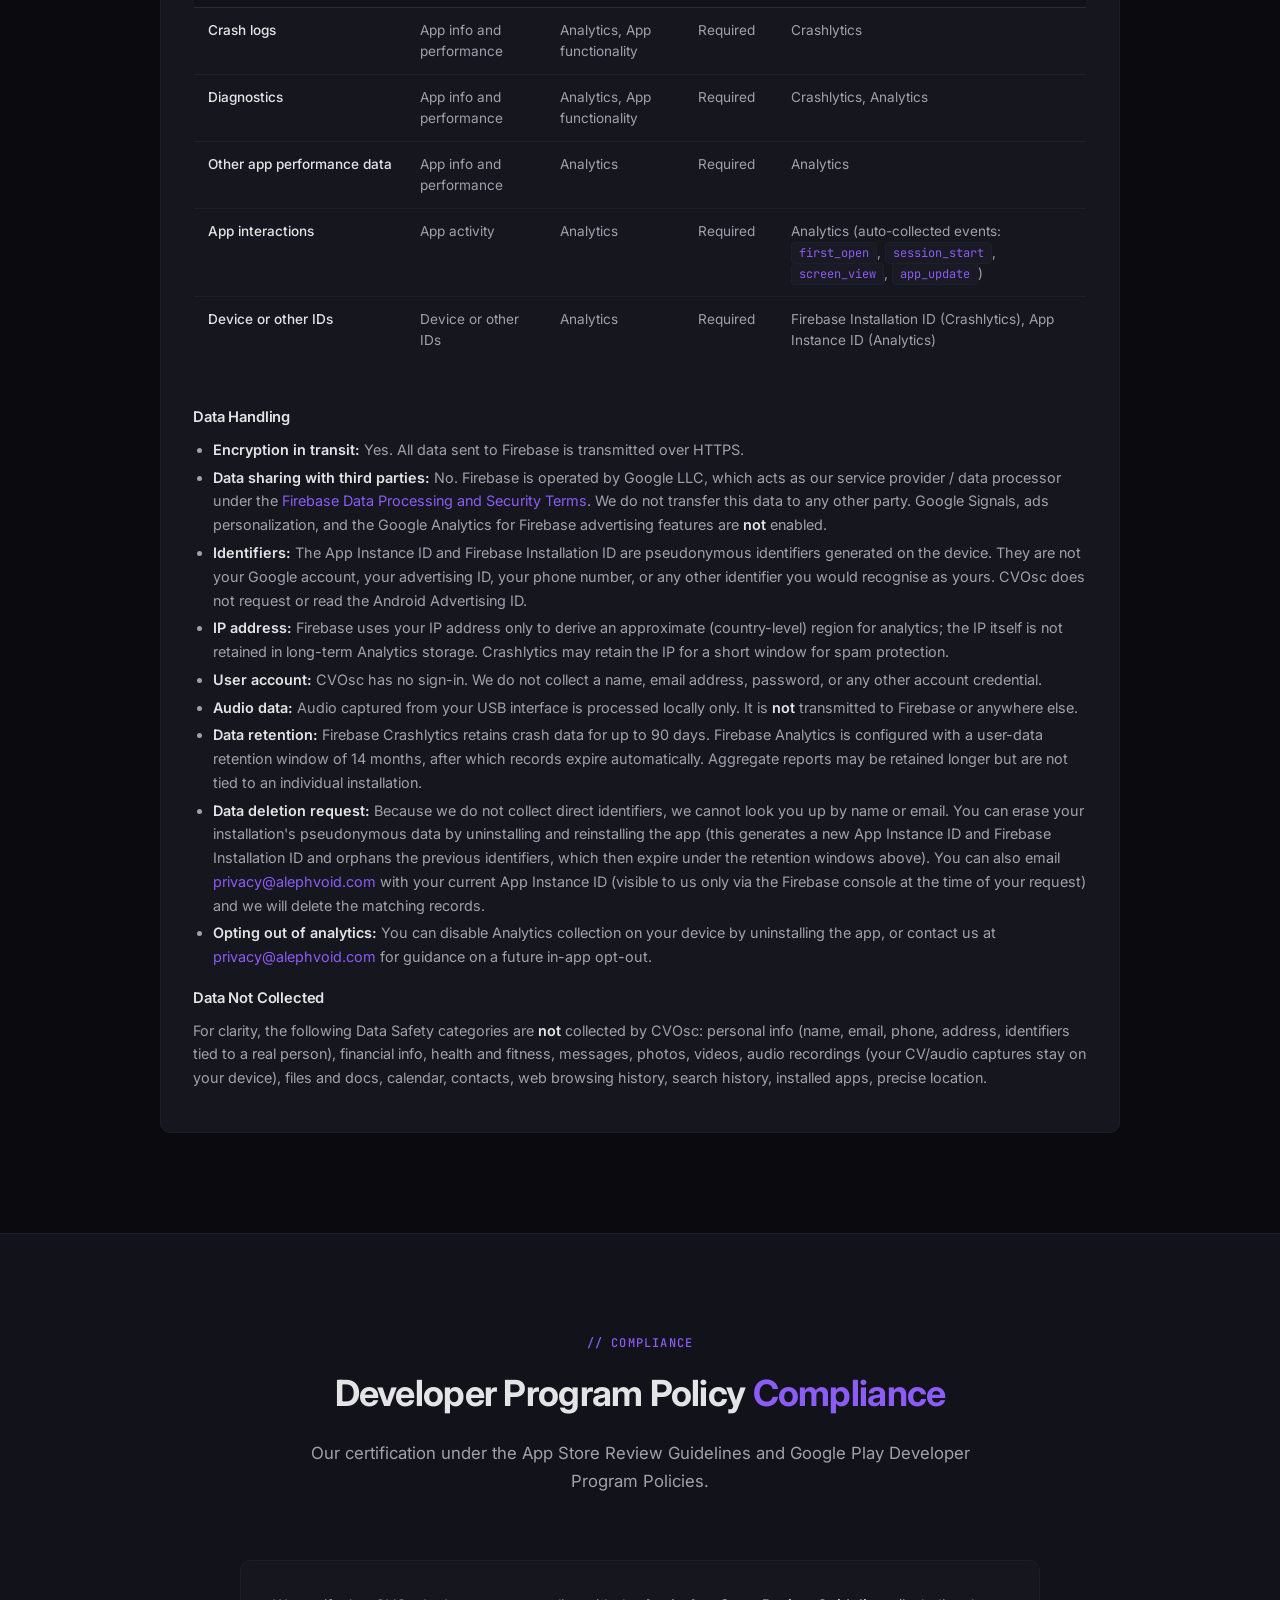
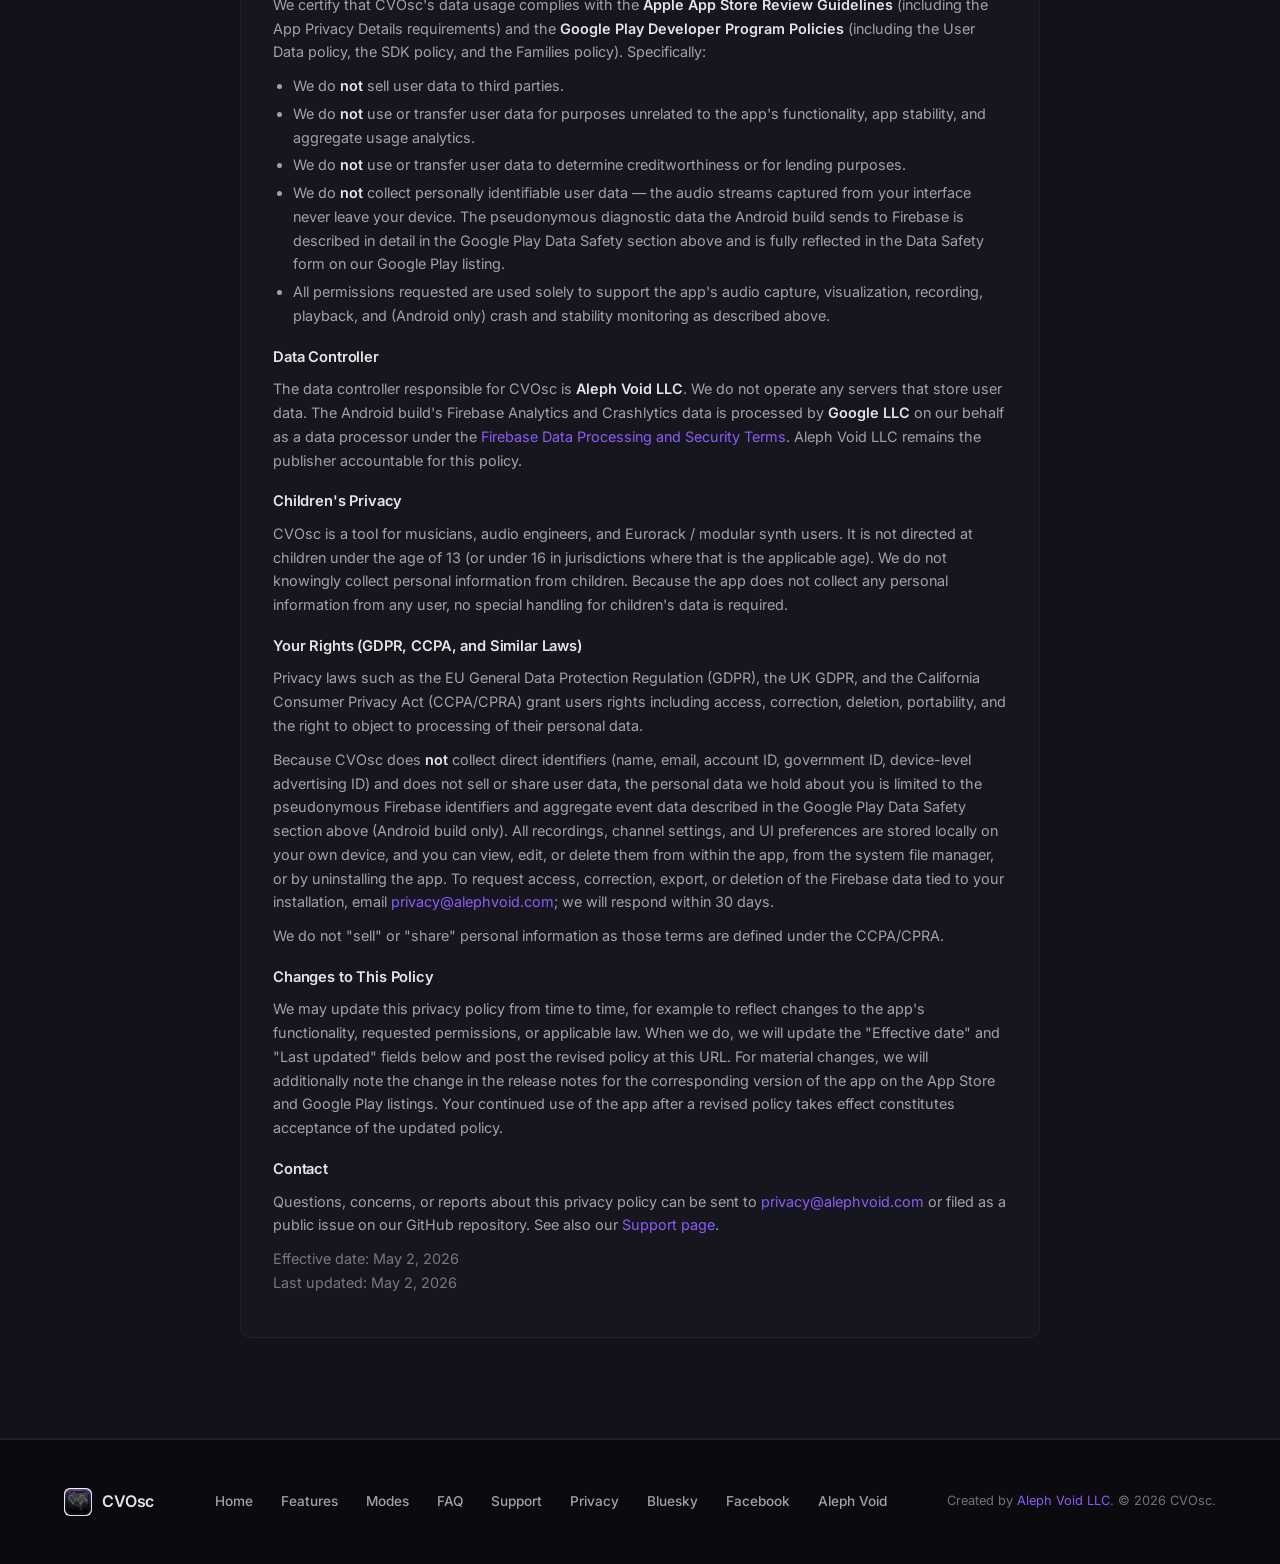
==== commit 9b2436a4: "Updating App Icon" ====
--- a/privacy.html
+++ b/privacy.html
@@ -5,27 +5,18 @@
   <meta name="viewport" content="width=device-width, initial-scale=1.0" />
   <title>Privacy Policy &mdash; CVOsc</title>
   <meta name="description" content="Privacy policy and permission justifications for the CVOsc multichannel oscilloscope app on iPadOS, iOS, and Android." />
-  <link rel="icon" type="image/svg+xml" href="https://alephvoid.com/assets/logo.svg" />
+  <link rel="icon" type="image/png" href="assets/img/app-icon.png" />
   <link rel="preconnect" href="https://fonts.googleapis.com" />
   <link rel="preconnect" href="https://fonts.gstatic.com" crossorigin />
   <link href="https://fonts.googleapis.com/css2?family=Inter:wght@300;400;500;600;700&family=JetBrains+Mono:wght@400;500&display=swap" rel="stylesheet" />
   <link rel="stylesheet" href="styles.css" />
 </head>
 <body>
-  <svg xmlns="http://www.w3.org/2000/svg" style="display:none" aria-hidden="true">
-    <symbol id="cvosc-logo" viewBox="0 0 32 32">
-      <rect width="32" height="32" rx="8" fill="var(--color-accent)" />
-      <path d="M3 16 Q7 16 9 9 T15 23 T21 9 T27 16 L29 16"
-            fill="none" stroke="#fff" stroke-width="2.4"
-            stroke-linecap="round" stroke-linejoin="round" />
-    </symbol>
-  </svg>
-
   <!-- Navigation -->
   <nav id="nav">
     <div class="nav-inner">
       <a href="index.html" class="nav-brand">
-        <svg class="nav-logo"><use href="#cvosc-logo"/></svg>
+        <img class="nav-logo" src="assets/img/app-icon.png" alt="CVOsc" />
         <span>CVOsc</span>
       </a>
       <div class="nav-links">
@@ -305,7 +296,7 @@
     <div class="container">
       <div class="footer-inner">
         <div class="footer-brand">
-          <svg class="footer-logo"><use href="#cvosc-logo"/></svg>
+          <img class="footer-logo" src="assets/img/app-icon.png" alt="CVOsc" />
           <span>CVOsc</span>
         </div>
         <div class="footer-links">
--- a/styles.css
+++ b/styles.css
@@ -159,6 +159,8 @@
 .nav-logo {
   width: 36px;
   height: 36px;
+  border-radius: 8px;
+  object-fit: cover;
 }
 .nav-links {
   display: flex;
@@ -1000,6 +1002,8 @@
 .footer-logo {
   width: 28px;
   height: 28px;
+  border-radius: 6px;
+  object-fit: cover;
 }
 .footer-links {
   display: flex;
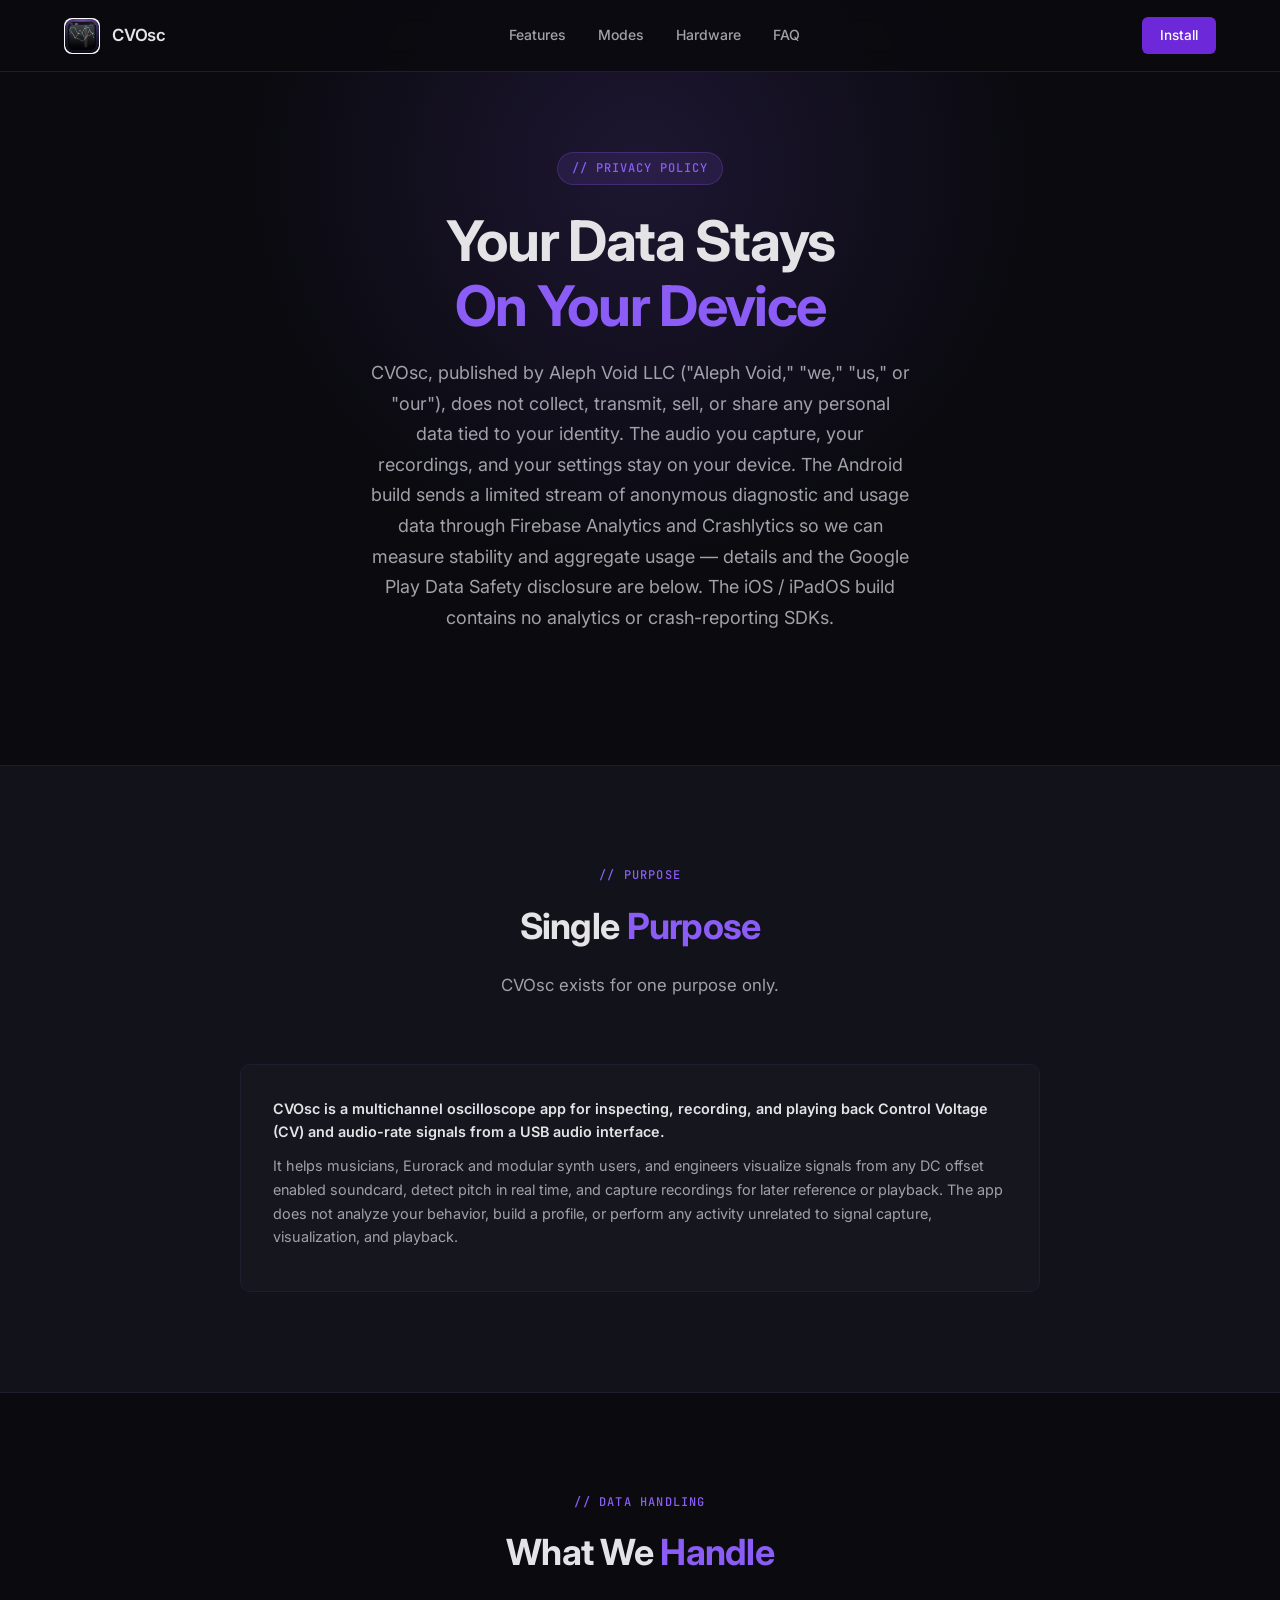
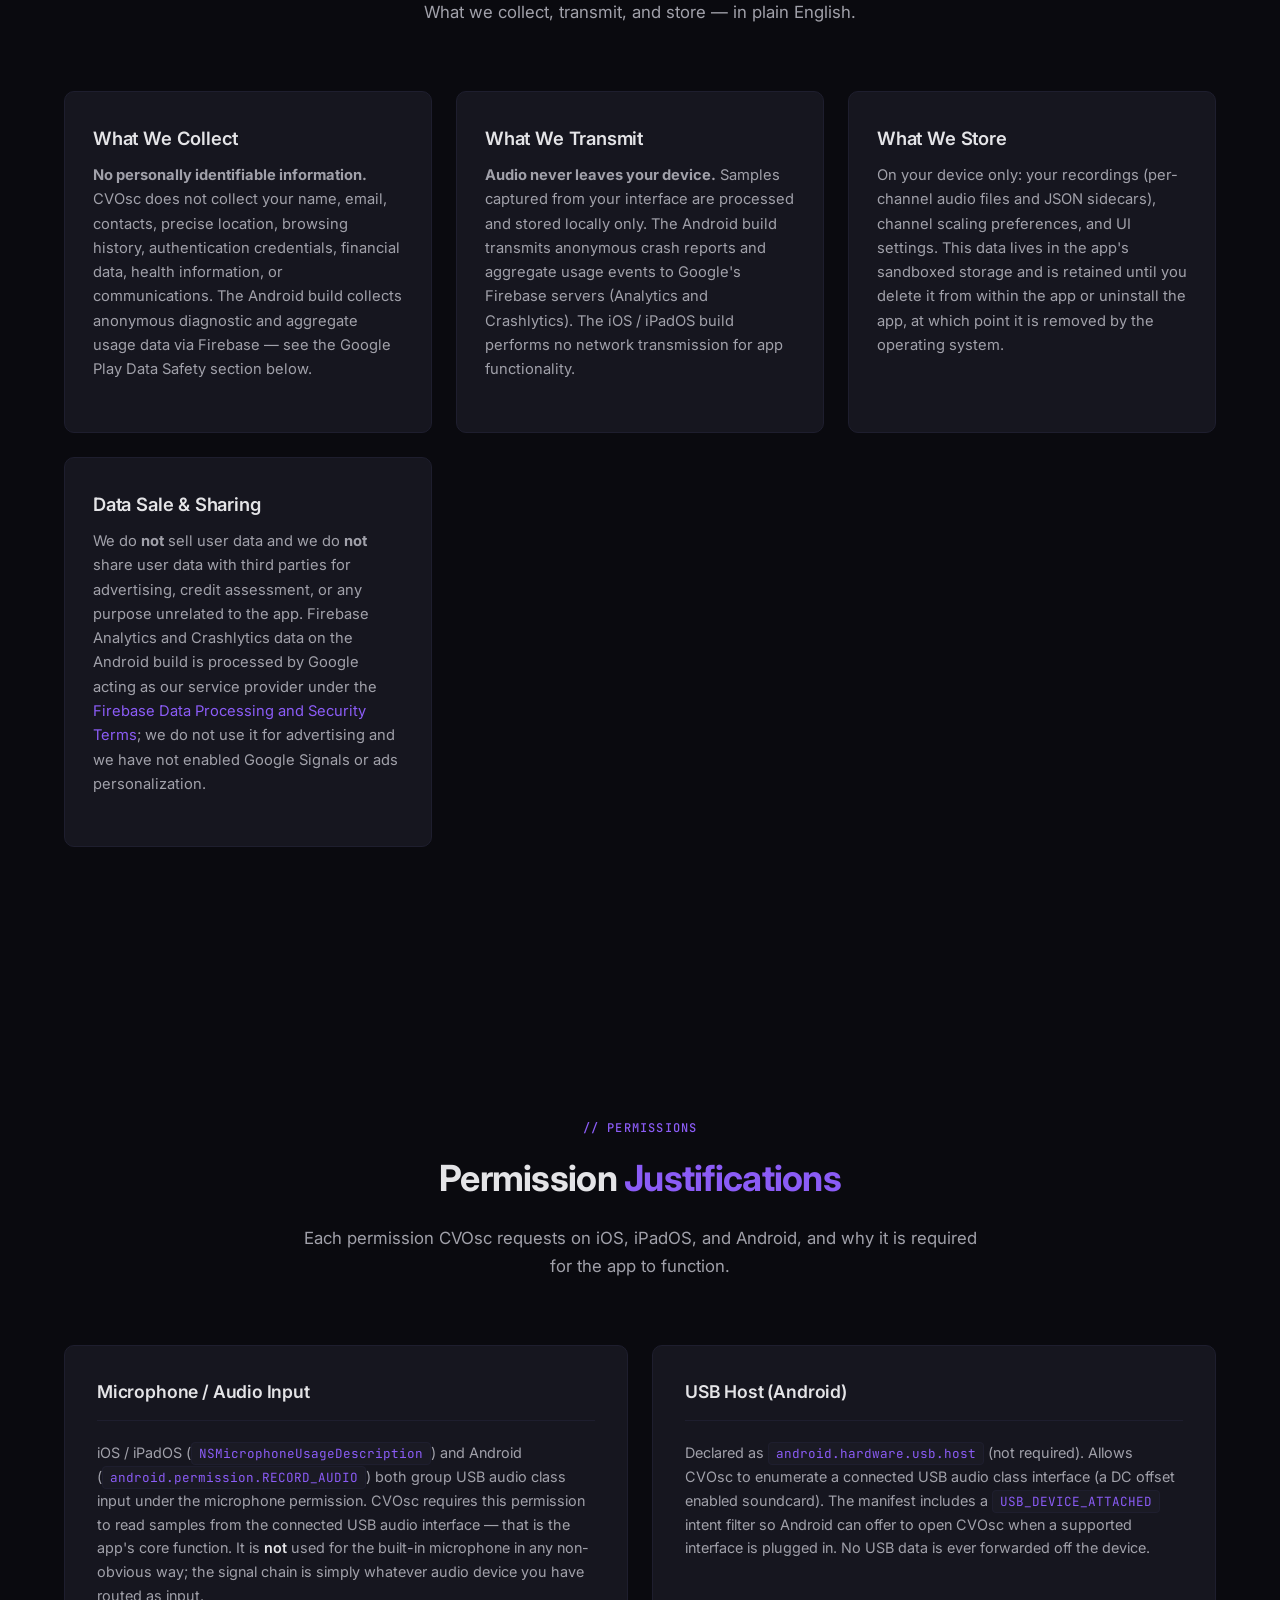
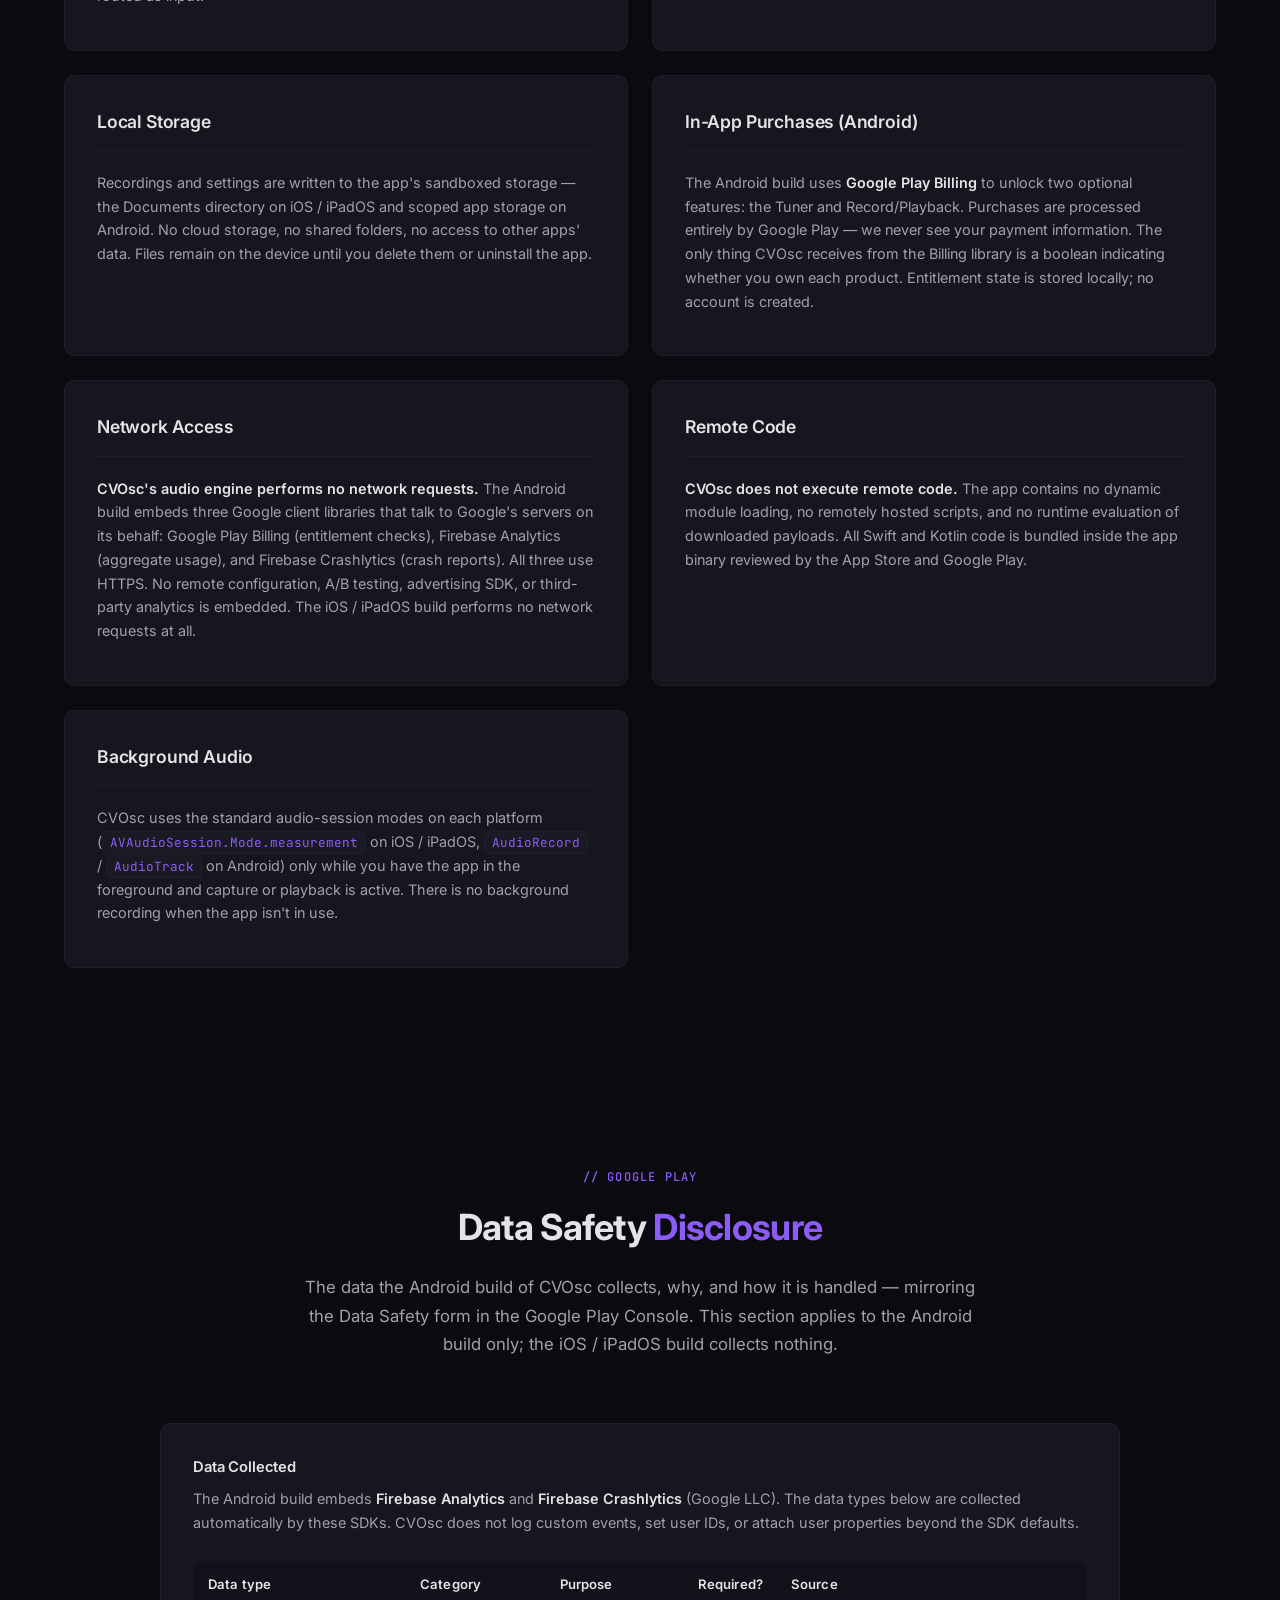
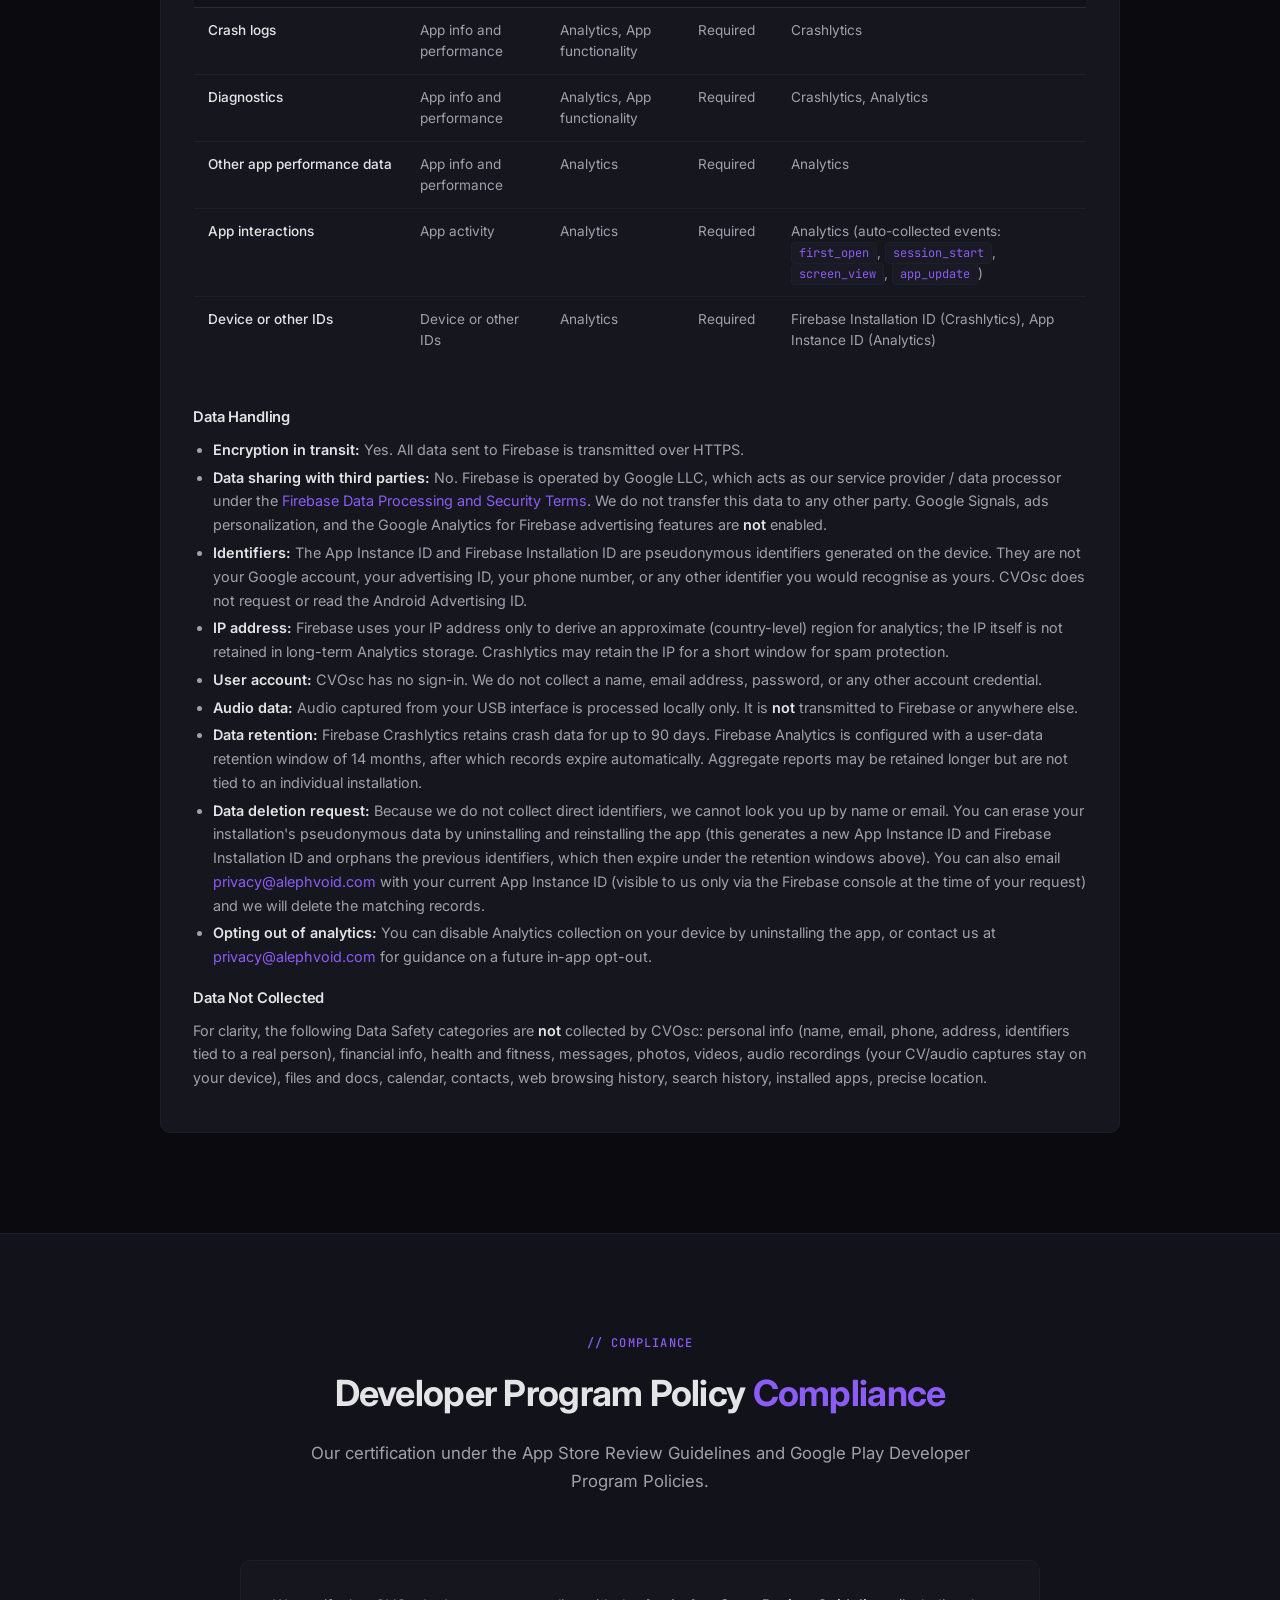
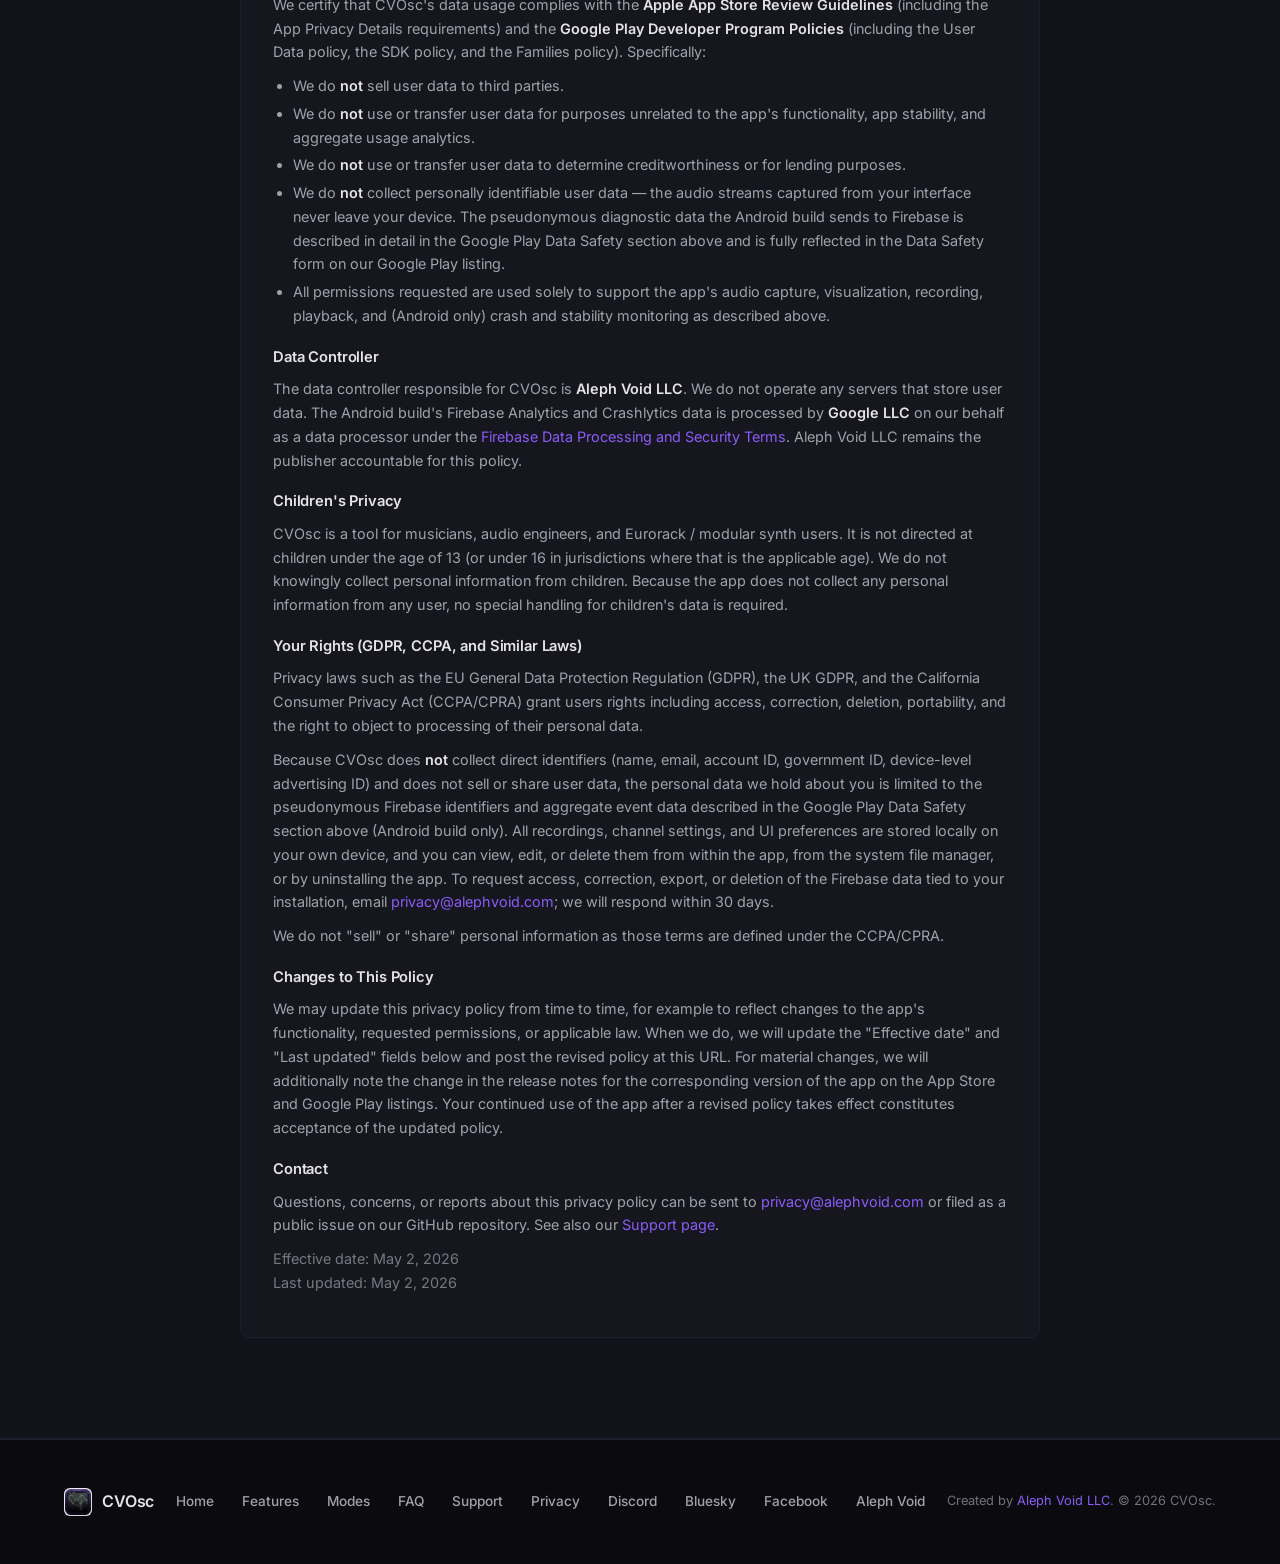
==== commit c6e33f29: "Adding discord link" ====
--- a/privacy.html
+++ b/privacy.html
@@ -6,6 +6,25 @@
   <title>Privacy Policy &mdash; CVOsc</title>
   <meta name="description" content="Privacy policy and permission justifications for the CVOsc multichannel oscilloscope app on iPadOS, iOS, and Android." />
   <link rel="icon" type="image/png" href="assets/img/app-icon.png" />
+
+  <!-- Open Graph (Facebook, Bluesky, LinkedIn, etc.) -->
+  <meta property="og:type" content="website" />
+  <meta property="og:site_name" content="CVOsc" />
+  <meta property="og:url" content="https://cvosc.com/privacy.html" />
+  <meta property="og:title" content="Privacy Policy — CVOsc" />
+  <meta property="og:description" content="Privacy policy and permission justifications for the CVOsc multichannel oscilloscope app on iPadOS, iOS, and Android." />
+  <meta property="og:image" content="https://cvosc.com/assets/img/app-icon.png" />
+  <meta property="og:image:type" content="image/png" />
+  <meta property="og:image:width" content="256" />
+  <meta property="og:image:height" content="256" />
+  <meta property="og:image:alt" content="CVOsc app icon" />
+
+  <!-- Twitter Card -->
+  <meta name="twitter:card" content="summary" />
+  <meta name="twitter:title" content="Privacy Policy — CVOsc" />
+  <meta name="twitter:description" content="Privacy policy and permission justifications for the CVOsc multichannel oscilloscope app." />
+  <meta name="twitter:image" content="https://cvosc.com/assets/img/app-icon.png" />
+  <meta name="twitter:image:alt" content="CVOsc app icon" />
   <link rel="preconnect" href="https://fonts.googleapis.com" />
   <link rel="preconnect" href="https://fonts.gstatic.com" crossorigin />
   <link href="https://fonts.googleapis.com/css2?family=Inter:wght@300;400;500;600;700&family=JetBrains+Mono:wght@400;500&display=swap" rel="stylesheet" />
@@ -306,6 +325,7 @@
           <a href="index.html#faq">FAQ</a>
           <a href="support.html">Support</a>
           <a href="privacy.html">Privacy</a>
+          <a href="https://discord.gg/vvm3Gt4x" target="_blank" rel="noopener">Discord</a>
           <a href="https://bsky.app/profile/cvosc.bsky.social" target="_blank" rel="noopener">Bluesky</a>
           <a href="https://www.facebook.com/profile.php?id=61589835001064" target="_blank" rel="noopener">Facebook</a>
           <a href="https://alephvoid.com" target="_blank" rel="noopener">Aleph Void</a>
